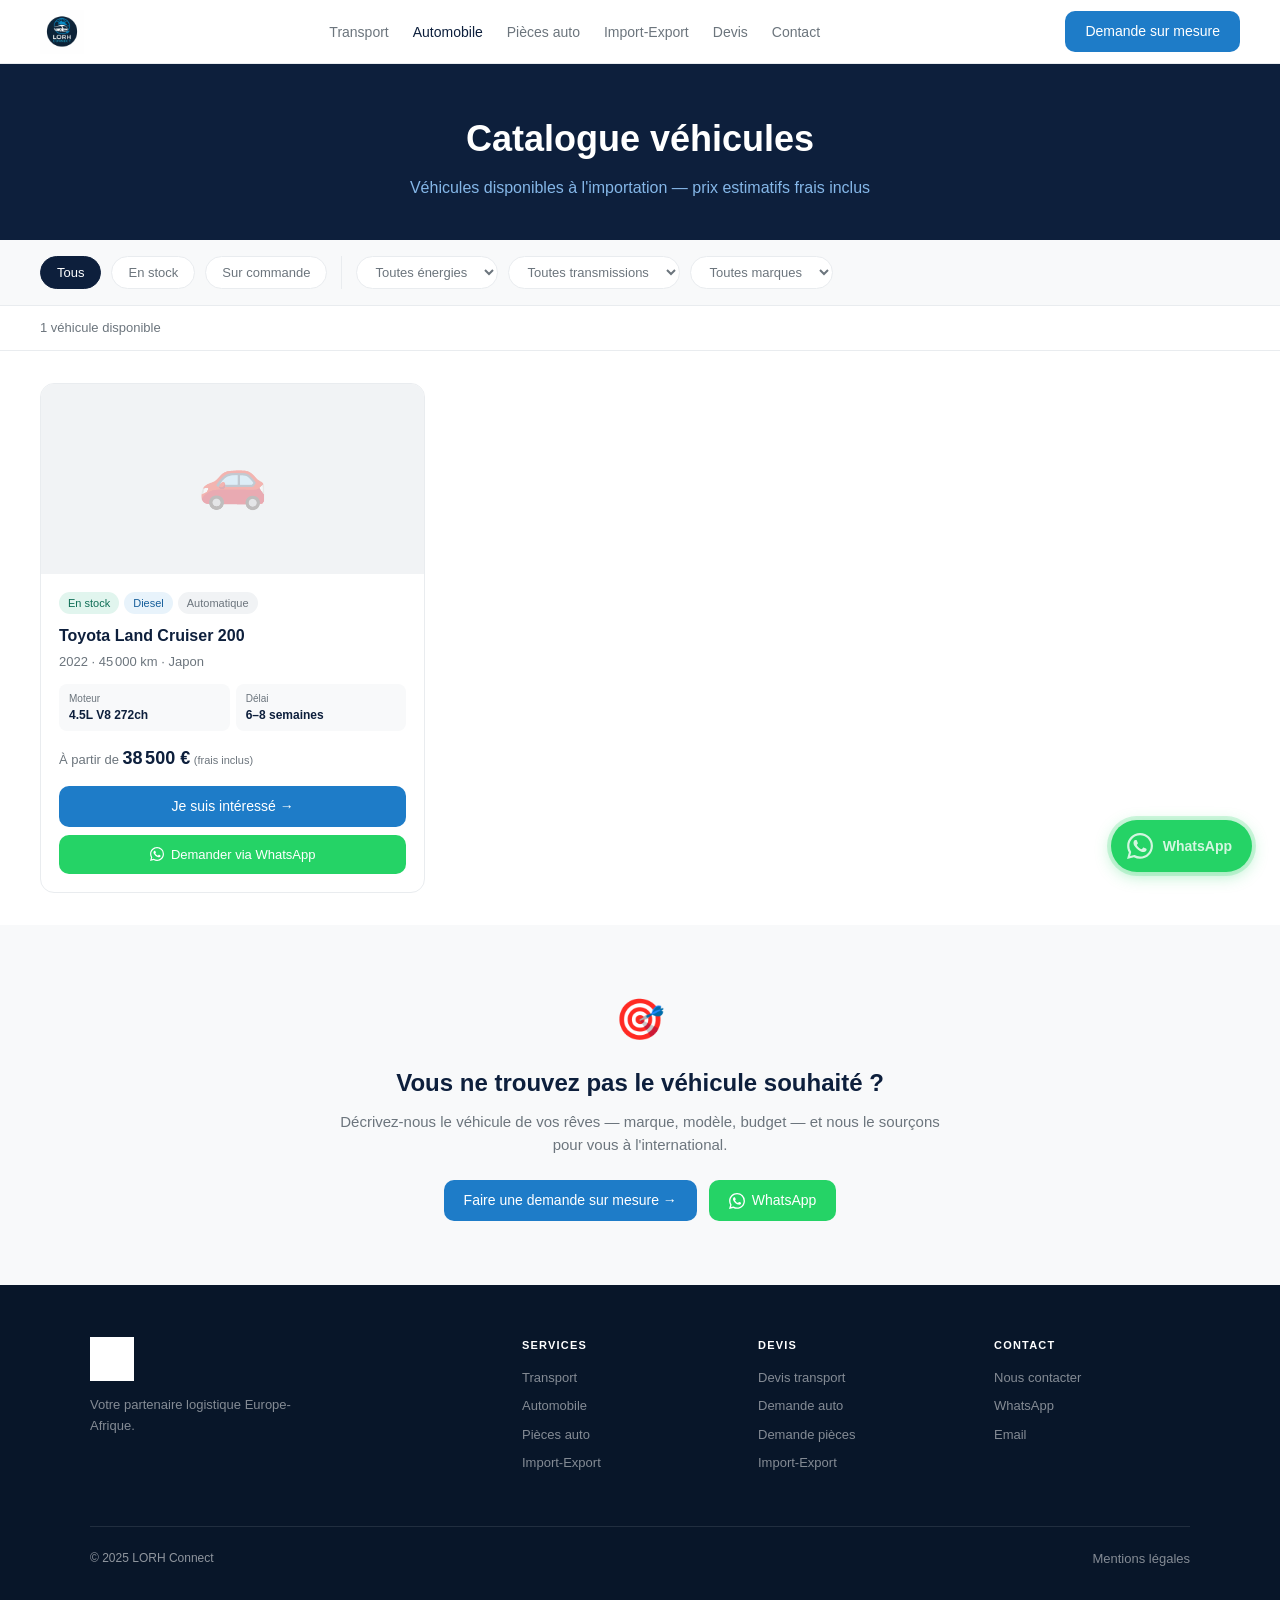
==== pages/automobile.html @ 486b69f2 "Add files via upload" ====
<!DOCTYPE html>
<html lang="fr">
<head>
  <meta charset="UTF-8">
  <meta name="viewport" content="width=device-width, initial-scale=1.0">
  <meta name="description" content="Catalogue véhicules LORH Connect — Importation automobile Europe et Afrique">
  <title>Catalogue Automobile — LORH Connect</title>
  <link rel="stylesheet" href="../css/lorh-global.css">
</head>
<body>

  <header class="lorh-nav">
    <a href="/" class="lorh-nav__logo"><img src="../images/logo.jpeg" alt="LORH Connect" class="lorh-nav__logo-img"></a>
    <nav><ul class="lorh-nav__links">
      <li><a href="transport.html">Transport</a></li>
      <li><a href="automobile.html" style="color:var(--lorh-navy);font-weight:500">Automobile</a></li>
      <li><a href="pieces.html">Pièces auto</a></li>
      <li><a href="import-export.html">Import-Export</a></li>
      <li><a href="devis.html">Devis</a></li>
      <li><a href="contact.html">Contact</a></li>
    </ul></nav>
    <div class="lorh-nav__cta">
      <a href="devis.html?service=automobile" class="lorh-btn lorh-btn--blue">Demande sur mesure</a>
    </div>
    <button class="lorh-burger" aria-label="Menu" onclick="toggleMenu()"><span></span><span></span><span></span></button>
  </header>
  <div class="lorh-mobile-menu" id="mobile-menu">
    <a href="transport.html">🚛 Transport</a>
    <a href="automobile.html">🚗 Automobile</a>
    <a href="pieces.html">🔧 Pièces auto</a>
    <a href="import-export.html">🌍 Import-Export</a>
    <a href="devis.html">📋 Devis</a>
    <a href="contact.html">✉️ Contact</a>
  </div>

  <main>

    <!-- En-tête page -->
    <div style="background:var(--lorh-navy);padding:48px 40px 40px;text-align:center">
      <h1 style="font-size:36px;font-weight:700;color:#fff;margin-bottom:10px">Catalogue véhicules</h1>
      <p style="font-size:16px;color:var(--lorh-blue-mid);max-width:500px;margin:0 auto">
        Véhicules disponibles à l'importation — prix estimatifs frais inclus
      </p>
    </div>

    <!-- Filtres -->
    <div class="lorh-filters" id="filtres-zone">
      <button class="lorh-filter-pill active" onclick="filtrerVehicules('tous', this)">Tous</button>
      <button class="lorh-filter-pill" onclick="filtrerVehicules('stock', this)">En stock</button>
      <button class="lorh-filter-pill" onclick="filtrerVehicules('commande', this)">Sur commande</button>
      <div style="width:1px;background:var(--lorh-gray-200);margin:0 4px"></div>
      <select id="filtre-energie" onchange="appliquerFiltres()" style="padding:7px 14px;font-size:13px;border:1px solid var(--lorh-gray-200);border-radius:20px;background:#fff;color:var(--lorh-gray-600)">
        <option value="">Toutes énergies</option>
        <option>Diesel</option>
        <option>Essence</option>
        <option>Hybride</option>
        <option>Électrique</option>
      </select>
      <select id="filtre-transmission" onchange="appliquerFiltres()" style="padding:7px 14px;font-size:13px;border:1px solid var(--lorh-gray-200);border-radius:20px;background:#fff;color:var(--lorh-gray-600)">
        <option value="">Toutes transmissions</option>
        <option>Automatique</option>
        <option>Manuelle</option>
      </select>
      <select id="filtre-marque" onchange="appliquerFiltres()" style="padding:7px 14px;font-size:13px;border:1px solid var(--lorh-gray-200);border-radius:20px;background:#fff;color:var(--lorh-gray-600)">
        <option value="">Toutes marques</option>
      </select>
    </div>

    <!-- Compteur résultats -->
    <div style="padding:12px 40px;font-size:13px;color:var(--lorh-gray-600);border-bottom:1px solid var(--lorh-gray-200)">
      <span id="compteur-vehicules">Chargement...</span>
    </div>

    <!-- Grille véhicules -->
    <div class="lorh-vehicles-grid" id="grille-vehicules">
      <!-- Chargement -->
      <div id="loading-vehicules" style="grid-column:1/-1;text-align:center;padding:60px;color:var(--lorh-gray-600)">
        <div style="font-size:32px;margin-bottom:12px">⏳</div>
        Chargement du catalogue...
      </div>
    </div>

    <!-- Pas de résultat -->
    <div id="empty-vehicules" style="display:none;text-align:center;padding:60px 20px">
      <div style="font-size:48px;margin-bottom:16px">🔍</div>
      <p style="font-size:16px;color:var(--lorh-gray-600);margin-bottom:20px">Aucun véhicule ne correspond à ces critères.</p>
      <button class="lorh-btn lorh-btn--outline" onclick="resetFiltres()">Réinitialiser les filtres</button>
    </div>

    <!-- CTA demande sur mesure -->
    <div class="lorh-section lorh-section--gray">
      <div style="max-width:600px;margin:0 auto;text-align:center">
        <div style="font-size:40px;margin-bottom:16px">🎯</div>
        <h2 style="font-size:24px;font-weight:700;color:var(--lorh-navy);margin-bottom:10px">Vous ne trouvez pas le véhicule souhaité ?</h2>
        <p style="font-size:15px;color:var(--lorh-gray-600);margin-bottom:24px">
          Décrivez-nous le véhicule de vos rêves — marque, modèle, budget — et nous le sourçons pour vous à l'international.
        </p>
        <div style="display:flex;gap:12px;justify-content:center;flex-wrap:wrap">
          <a href="devis.html?service=automobile" class="lorh-btn lorh-btn--blue">Faire une demande sur mesure →</a>
          <a href="https://wa.me/2250708908162?text=Bonjour+LORH+Connect%2C+je+cherche+un+v%C3%A9hicule+%C3%A0+importer." target="_blank" class="lorh-btn lorh-btn--wa">
            <svg width="16" height="16" viewBox="0 0 24 24" fill="currentColor"><path d="M17.472 14.382c-.297-.149-1.758-.867-2.03-.967-.273-.099-.471-.148-.67.15-.197.297-.767.966-.94 1.164-.173.199-.347.223-.644.075-.297-.15-1.255-.463-2.39-1.475-.883-.788-1.48-1.761-1.653-2.059-.173-.297-.018-.458.13-.606.134-.133.298-.347.446-.52.149-.174.198-.298.298-.497.099-.198.05-.371-.025-.52-.075-.149-.669-1.612-.916-2.207-.242-.579-.487-.5-.669-.51-.173-.008-.371-.01-.57-.01-.198 0-.52.074-.792.372-.272.297-1.04 1.016-1.04 2.479 0 1.462 1.065 2.875 1.213 3.074.149.198 2.096 3.2 5.077 4.487.709.306 1.262.489 1.694.625.712.227 1.36.195 1.871.118.571-.085 1.758-.719 2.006-1.413.248-.694.248-1.289.173-1.413-.074-.124-.272-.198-.57-.347m-5.421 7.403h-.004a9.87 9.87 0 01-5.031-1.378l-.361-.214-3.741.982.998-3.648-.235-.374a9.86 9.86 0 01-1.51-5.26c.001-5.45 4.436-9.884 9.888-9.884 2.64 0 5.122 1.03 6.988 2.898a9.825 9.825 0 012.893 6.994c-.003 5.45-4.437 9.884-9.885 9.884m8.413-18.297A11.815 11.815 0 0012.05 0C5.495 0 .16 5.335.157 11.892c0 2.096.547 4.142 1.588 5.945L.057 24l6.305-1.654a11.882 11.882 0 005.683 1.448h.005c6.554 0 11.89-5.335 11.893-11.893a11.821 11.821 0 00-3.48-8.413z"/></svg>
            WhatsApp
          </a>
        </div>
      </div>
    </div>

  </main>

  <!-- Footer identique index.html -->
  <footer class="lorh-footer">
    <div class="lorh-footer__grid">
      <div>
        <img src="../images/logo.jpeg" alt="LORH Connect" style="height:44px;margin-bottom:14px;filter:brightness(0) invert(1)">
        <p style="font-size:13px;color:rgba(255,255,255,0.5);line-height:1.6;max-width:220px">Votre partenaire logistique Europe-Afrique.</p>
      </div>
      <div>
        <div class="lorh-footer__col-title">Services</div>
        <a href="transport.html" class="lorh-footer__link">Transport</a>
        <a href="automobile.html" class="lorh-footer__link">Automobile</a>
        <a href="pieces.html" class="lorh-footer__link">Pièces auto</a>
        <a href="import-export.html" class="lorh-footer__link">Import-Export</a>
      </div>
      <div>
        <div class="lorh-footer__col-title">Devis</div>
        <a href="devis.html?service=transport" class="lorh-footer__link">Devis transport</a>
        <a href="devis.html?service=automobile" class="lorh-footer__link">Demande auto</a>
        <a href="devis.html?service=pieces" class="lorh-footer__link">Demande pièces</a>
        <a href="devis.html?service=import" class="lorh-footer__link">Import-Export</a>
      </div>
      <div>
        <div class="lorh-footer__col-title">Contact</div>
        <a href="contact.html" class="lorh-footer__link">Nous contacter</a>
        <a href="https://wa.me/2250708908162" target="_blank" class="lorh-footer__link">WhatsApp</a>
        <a href="mailto:serviceclient@lorhconnect.com" class="lorh-footer__link">Email</a>
      </div>
    </div>
    <div class="lorh-footer__bottom">
      <span>© 2025 LORH Connect</span>
      <a href="mentions-legales.html" class="lorh-footer__link" style="display:inline">Mentions légales</a>
    </div>
  </footer>

  <a href="https://wa.me/2250708908162?text=Bonjour+LORH+Connect%2C+je+suis+int%C3%A9ress%C3%A9+par+votre+catalogue+automobile." target="_blank" class="lorh-wa-float" aria-label="WhatsApp">
    <svg width="26" height="26" viewBox="0 0 24 24" fill="currentColor"><path d="M17.472 14.382c-.297-.149-1.758-.867-2.03-.967-.273-.099-.471-.148-.67.15-.197.297-.767.966-.94 1.164-.173.199-.347.223-.644.075-.297-.15-1.255-.463-2.39-1.475-.883-.788-1.48-1.761-1.653-2.059-.173-.297-.018-.458.13-.606.134-.133.298-.347.446-.52.149-.174.198-.298.298-.497.099-.198.05-.371-.025-.52-.075-.149-.669-1.612-.916-2.207-.242-.579-.487-.5-.669-.51-.173-.008-.371-.01-.57-.01-.198 0-.52.074-.792.372-.272.297-1.04 1.016-1.04 2.479 0 1.462 1.065 2.875 1.213 3.074.149.198 2.096 3.2 5.077 4.487.709.306 1.262.489 1.694.625.712.227 1.36.195 1.871.118.571-.085 1.758-.719 2.006-1.413.248-.694.248-1.289.173-1.413-.074-.124-.272-.198-.57-.347m-5.421 7.403h-.004a9.87 9.87 0 01-5.031-1.378l-.361-.214-3.741.982.998-3.648-.235-.374a9.86 9.86 0 01-1.51-5.26c.001-5.45 4.436-9.884 9.888-9.884 2.64 0 5.122 1.03 6.988 2.898a9.825 9.825 0 012.893 6.994c-.003 5.45-4.437 9.884-9.885 9.884m8.413-18.297A11.815 11.815 0 0012.05 0C5.495 0 .16 5.335.157 11.892c0 2.096.547 4.142 1.588 5.945L.057 24l6.305-1.654a11.882 11.882 0 005.683 1.448h.005c6.554 0 11.89-5.335 11.893-11.893a11.821 11.821 0 00-3.48-8.413z"/></svg>
    <span class="lorh-wa-float__label">WhatsApp</span>
  </a>

  <script src="../js/lorh-global.js"></script>
  <script>

    // ============================================================
    // Lecture des fichiers JSON du catalogue (générés par Netlify CMS)
    // Chaque véhicule = un fichier JSON dans /data/vehicules/
    // ============================================================

    var tousVehicules = [];
    var filtreActif   = 'tous';

    // Liste des fichiers JSON — mise à jour automatique via Netlify CMS
    // Netlify CMS crée automatiquement ces fichiers quand tu ajoutes un véhicule
    var fichiersVehicules = [
      '../data/vehicules/toyota-land-cruiser-200.json'
      // Netlify CMS ajoutera automatiquement les nouveaux fichiers ici
      // via un script de génération (voir lorh-catalogue.js)
    ];

    // Charger tous les véhicules
    async function chargerVehicules() {
      try {
        // Charger l'index des véhicules (généré automatiquement)
        var response = await fetch('../data/vehicules/index.json');
        if (response.ok) {
          var index = await response.json();
          fichiersVehicules = index.map(function(f) { return '../data/vehicules/' + f; });
        }
      } catch(e) {
        // Pas d'index — on utilise la liste manuelle ci-dessus
      }

      var promesses = fichiersVehicules.map(function(fichier) {
        return fetch(fichier).then(function(r) { return r.json(); }).catch(function() { return null; });
      });

      var resultats = await Promise.all(promesses);
      tousVehicules = resultats.filter(function(v) { return v && v.publie !== false; });

      // Peupler le filtre marques
      var marques = [...new Set(tousVehicules.map(function(v) { return v.marque_autre || v.marque; }))].sort();
      var selectMarque = document.getElementById('filtre-marque');
      marques.forEach(function(m) {
        var opt = document.createElement('option');
        opt.value = m; opt.textContent = m;
        selectMarque.appendChild(opt);
      });

      afficherVehicules(tousVehicules);
    }

    function afficherVehicules(vehicules) {
      var grille   = document.getElementById('grille-vehicules');
      var loading  = document.getElementById('loading-vehicules');
      var empty    = document.getElementById('empty-vehicules');
      var compteur = document.getElementById('compteur-vehicules');

      if (loading) loading.style.display = 'none';

      if (vehicules.length === 0) {
        grille.innerHTML = '';
        empty.style.display = 'block';
        compteur.textContent = 'Aucun véhicule trouvé';
        return;
      }

      empty.style.display = 'none';
      compteur.textContent = vehicules.length + ' véhicule' + (vehicules.length > 1 ? 's' : '') + ' disponible' + (vehicules.length > 1 ? 's' : '');

      grille.innerHTML = vehicules.map(function(v) {
        var marque  = v.marque_autre || v.marque;
        var statut  = v.statut === 'stock' ? '<span class="lorh-badge lorh-badge--stock">En stock</span>' :
                      v.statut === 'vendu' ? '<span class="lorh-badge" style="background:#f5e0e0;color:#7a1f1f">Vendu</span>' :
                      '<span class="lorh-badge lorh-badge--order">Sur commande</span>';
        var energie = '<span class="lorh-badge lorh-badge--energy">' + v.energie + '</span>';
        var trans   = '<span class="lorh-badge lorh-badge--trans">' + v.transmission + '</span>';
        var photo   = v.photo
          ? '<img src="' + v.photo + '" alt="' + v.titre + '" loading="lazy">'
          : '<span style="font-size:56px;opacity:0.3">🚗</span>';
        var prix    = v.prix ? v.prix.toLocaleString('fr-FR') + ' €' : 'Prix sur devis';
        var waMsg   = encodeURIComponent('Bonjour LORH Connect, je suis intéressé par : ' + v.titre + ' (' + v.annee + '). Pouvez-vous me donner plus d\'informations ?');

        return '<div class="lorh-vehicle-card" data-statut="' + v.statut + '" data-energie="' + v.energie + '" data-transmission="' + v.transmission + '" data-marque="' + marque + '">' +
          '<div class="lorh-vehicle-card__img">' + photo + '</div>' +
          '<div class="lorh-vehicle-card__body">' +
            '<div style="display:flex;gap:5px;flex-wrap:wrap;margin-bottom:10px">' + statut + energie + trans + '</div>' +
            '<h3 style="font-size:16px;font-weight:600;color:var(--lorh-navy);margin-bottom:4px">' + v.titre + '</h3>' +
            '<p style="font-size:13px;color:var(--lorh-gray-600);margin-bottom:12px">' + v.annee + ' · ' + (v.kilometrage ? v.kilometrage.toLocaleString('fr-FR') + ' km' : '—') + ' · ' + (v.pays_origine || '') + '</p>' +
            '<div style="display:grid;grid-template-columns:1fr 1fr;gap:6px;margin-bottom:14px">' +
              '<div style="background:var(--lorh-gray-50);padding:7px 10px;border-radius:8px"><div style="font-size:10px;color:var(--lorh-gray-600)">Moteur</div><div style="font-size:12px;font-weight:600;color:var(--lorh-navy)">' + (v.motorisation || '—') + '</div></div>' +
              '<div style="background:var(--lorh-gray-50);padding:7px 10px;border-radius:8px"><div style="font-size:10px;color:var(--lorh-gray-600)">Délai</div><div style="font-size:12px;font-weight:600;color:var(--lorh-navy)">' + (v.delai || '—') + '</div></div>' +
            '</div>' +
            '<div style="font-size:13px;color:var(--lorh-gray-600);margin-bottom:14px">À partir de <strong style="font-size:18px;color:var(--lorh-navy)">' + prix + '</strong> <span style="font-size:11px">(frais inclus)</span></div>' +
            (v.statut !== 'vendu' ?
              '<a href="devis.html?service=automobile&vehicule=' + encodeURIComponent(v.titre) + '" class="lorh-btn lorh-btn--blue" style="width:100%;justify-content:center;margin-bottom:8px">Je suis intéressé →</a>' +
              '<a href="https://wa.me/2250708908162?text=' + waMsg + '" target="_blank" class="lorh-btn lorh-btn--wa" style="width:100%;justify-content:center;font-size:13px">' +
                '<svg width="14" height="14" viewBox="0 0 24 24" fill="currentColor"><path d="M17.472 14.382c-.297-.149-1.758-.867-2.03-.967-.273-.099-.471-.148-.67.15-.197.297-.767.966-.94 1.164-.173.199-.347.223-.644.075-.297-.15-1.255-.463-2.39-1.475-.883-.788-1.48-1.761-1.653-2.059-.173-.297-.018-.458.13-.606.134-.133.298-.347.446-.52.149-.174.198-.298.298-.497.099-.198.05-.371-.025-.52-.075-.149-.669-1.612-.916-2.207-.242-.579-.487-.5-.669-.51-.173-.008-.371-.01-.57-.01-.198 0-.52.074-.792.372-.272.297-1.04 1.016-1.04 2.479 0 1.462 1.065 2.875 1.213 3.074.149.198 2.096 3.2 5.077 4.487.709.306 1.262.489 1.694.625.712.227 1.36.195 1.871.118.571-.085 1.758-.719 2.006-1.413.248-.694.248-1.289.173-1.413-.074-.124-.272-.198-.57-.347m-5.421 7.403h-.004a9.87 9.87 0 01-5.031-1.378l-.361-.214-3.741.982.998-3.648-.235-.374a9.86 9.86 0 01-1.51-5.26c.001-5.45 4.436-9.884 9.888-9.884 2.64 0 5.122 1.03 6.988 2.898a9.825 9.825 0 012.893 6.994c-.003 5.45-4.437 9.884-9.885 9.884m8.413-18.297A11.815 11.815 0 0012.05 0C5.495 0 .16 5.335.157 11.892c0 2.096.547 4.142 1.588 5.945L.057 24l6.305-1.654a11.882 11.882 0 005.683 1.448h.005c6.554 0 11.89-5.335 11.893-11.893a11.821 11.821 0 00-3.48-8.413z"/></svg>' +
                'Demander via WhatsApp</a>'
              : '<div style="text-align:center;padding:10px;font-size:13px;color:var(--lorh-gray-600);background:var(--lorh-gray-100);border-radius:8px">Véhicule vendu — <a href="devis.html?service=automobile" style="color:var(--lorh-blue)">Demande similaire ?</a></div>'
            ) +
          '</div>' +
        '</div>';
      }).join('');
    }

    function filtrerVehicules(statut, btn) {
      filtreActif = statut;
      document.querySelectorAll('.lorh-filter-pill').forEach(function(p) { p.classList.remove('active'); });
      if (btn) btn.classList.add('active');
      appliquerFiltres();
    }

    function appliquerFiltres() {
      var energie     = document.getElementById('filtre-energie').value;
      var transmission = document.getElementById('filtre-transmission').value;
      var marque      = document.getElementById('filtre-marque').value;

      var filtres = tousVehicules.filter(function(v) {
        if (filtreActif !== 'tous' && v.statut !== filtreActif) return false;
        if (energie && v.energie !== energie) return false;
        if (transmission && v.transmission !== transmission) return false;
        if (marque && (v.marque_autre || v.marque) !== marque) return false;
        return true;
      });

      afficherVehicules(filtres);
    }

    function resetFiltres() {
      filtreActif = 'tous';
      document.getElementById('filtre-energie').value = '';
      document.getElementById('filtre-transmission').value = '';
      document.getElementById('filtre-marque').value = '';
      document.querySelectorAll('.lorh-filter-pill').forEach(function(p) { p.classList.remove('active'); });
      document.querySelector('.lorh-filter-pill').classList.add('active');
      afficherVehicules(tousVehicules);
    }

    // Lancer le chargement
    chargerVehicules();

  </script>
</body>
</html>
---- css/lorh-global.css ----
/* ============================================================
   LORH Connect — CSS Global
   Couleurs logo : navy #0D1F3C + blue #1E7CC8
   ============================================================ */

:root {
  --lorh-navy:       #0D1F3C;
  --lorh-navy-dark:  #081629;
  --lorh-navy-light: #1A3358;
  --lorh-blue:       #1E7CC8;
  --lorh-blue-light: #E8F3FB;
  --lorh-blue-mid:   #85B7E8;
  --lorh-blue-dark:  #155E9A;
  --lorh-white:      #FFFFFF;
  --lorh-gray-50:    #F8F9FA;
  --lorh-gray-100:   #F1F3F5;
  --lorh-gray-200:   #E9ECEF;
  --lorh-gray-400:   #ADB5BD;
  --lorh-gray-600:   #6C757D;
  --lorh-gray-800:   #343A40;
  --lorh-success:    #1D9E75;
  --lorh-warning:    #BA7517;
  --lorh-danger:     #E24B4A;
  --lorh-wa:         #25D366;

  --lorh-radius-sm:  6px;
  --lorh-radius-md:  10px;
  --lorh-radius-lg:  14px;
  --lorh-radius-xl:  20px;

  --lorh-shadow-sm:  0 1px 3px rgba(13,31,60,0.08);
  --lorh-shadow-md:  0 4px 16px rgba(13,31,60,0.12);
  --lorh-font:       -apple-system, 'Helvetica Neue', Arial, sans-serif;
}

*, *::before, *::after { box-sizing: border-box; margin: 0; padding: 0; }

html { scroll-behavior: smooth; }

body {
  font-family: var(--lorh-font);
  color: var(--lorh-gray-800);
  background: var(--lorh-white);
  line-height: 1.5;
}

img { max-width: 100%; display: block; }
a  { color: inherit; }

/* ---- Navigation ---- */
.lorh-nav {
  display: flex;
  align-items: center;
  justify-content: space-between;
  padding: 0 40px;
  height: 64px;
  background: var(--lorh-white);
  border-bottom: 1px solid var(--lorh-gray-200);
  position: sticky;
  top: 0;
  z-index: 100;
  gap: 20px;
}

.lorh-nav__logo-img { height: 44px; width: auto; }

.lorh-nav__links {
  display: flex;
  align-items: center;
  gap: 24px;
  list-style: none;
}

.lorh-nav__links a {
  font-size: 14px;
  color: var(--lorh-gray-600);
  text-decoration: none;
  transition: color 0.15s;
  white-space: nowrap;
}

.lorh-nav__links a:hover { color: var(--lorh-navy); font-weight: 500; }

.lorh-nav__cta { display: flex; gap: 10px; flex-shrink: 0; }

.lorh-burger {
  display: none;
  flex-direction: column;
  gap: 5px;
  background: none;
  border: none;
  cursor: pointer;
  padding: 4px;
}

.lorh-burger span {
  display: block;
  width: 22px;
  height: 2px;
  background: var(--lorh-navy);
  border-radius: 2px;
  transition: all 0.2s;
}

.lorh-mobile-menu {
  display: none;
  flex-direction: column;
  background: var(--lorh-white);
  border-bottom: 1px solid var(--lorh-gray-200);
  padding: 8px 0;
  position: sticky;
  top: 64px;
  z-index: 99;
}

.lorh-mobile-menu.open { display: flex; }

.lorh-mobile-menu a {
  display: flex;
  align-items: center;
  gap: 10px;
  padding: 12px 24px;
  font-size: 14px;
  color: var(--lorh-gray-800);
  text-decoration: none;
  border-bottom: 1px solid var(--lorh-gray-100);
}

.lorh-mobile-menu a:hover { background: var(--lorh-gray-50); }

.lorh-mobile-menu__wa {
  color: var(--lorh-wa) !important;
  font-weight: 500;
}

/* ---- Boutons ---- */
.lorh-btn {
  display: inline-flex;
  align-items: center;
  gap: 7px;
  padding: 10px 20px;
  font-size: 14px;
  font-weight: 500;
  border-radius: var(--lorh-radius-md);
  border: none;
  cursor: pointer;
  text-decoration: none;
  transition: opacity 0.15s, transform 0.1s, background 0.15s;
  white-space: nowrap;
  font-family: var(--lorh-font);
}

.lorh-btn:active { transform: scale(0.97); }

.lorh-btn--primary { background: var(--lorh-navy); color: #fff; }
.lorh-btn--primary:hover { background: var(--lorh-navy-light); color: #fff; }

.lorh-btn--blue { background: var(--lorh-blue); color: #fff; }
.lorh-btn--blue:hover { background: var(--lorh-blue-dark); color: #fff; }

.lorh-btn--outline {
  background: transparent;
  color: var(--lorh-navy);
  border: 1.5px solid var(--lorh-navy);
}
.lorh-btn--outline:hover { background: var(--lorh-gray-50); }

.lorh-btn--ghost {
  background: transparent;
  color: #fff;
  border: 1.5px solid rgba(255,255,255,0.35);
}
.lorh-btn--ghost:hover { background: rgba(255,255,255,0.1); color: #fff; }

.lorh-btn--wa { background: var(--lorh-wa); color: #fff; }
.lorh-btn--wa:hover { background: #1ebe5c; color: #fff; }

/* ---- Hero ---- */
.lorh-hero {
  background: var(--lorh-navy);
  padding: 80px 40px 68px;
  text-align: center;
}

.lorh-hero__tag {
  display: inline-flex;
  align-items: center;
  gap: 6px;
  font-size: 12px;
  font-weight: 500;
  color: var(--lorh-blue-mid);
  background: rgba(30,124,200,0.18);
  border: 1px solid rgba(30,124,200,0.35);
  padding: 5px 14px;
  border-radius: 20px;
  margin-bottom: 22px;
}

.lorh-hero__title {
  font-size: 44px;
  font-weight: 700;
  color: #fff;
  line-height: 1.2;
  margin-bottom: 18px;
}

.lorh-hero__title span { color: var(--lorh-blue); }

.lorh-hero__subtitle {
  font-size: 17px;
  color: var(--lorh-blue-mid);
  max-width: 540px;
  margin: 0 auto 36px;
  line-height: 1.65;
}

.lorh-hero__cta { display: flex; gap: 12px; justify-content: center; flex-wrap: wrap; }

/* ---- Stats ---- */
.lorh-stats {
  display: grid;
  grid-template-columns: repeat(4, 1fr);
  background: var(--lorh-white);
  border-bottom: 1px solid var(--lorh-gray-200);
}

.lorh-stats__item {
  padding: 22px 16px;
  text-align: center;
  border-right: 1px solid var(--lorh-gray-200);
}

.lorh-stats__item:last-child { border-right: none; }
.lorh-stats__num { font-size: 30px; font-weight: 700; color: var(--lorh-navy); }
.lorh-stats__label { font-size: 12px; color: var(--lorh-gray-600); margin-top: 4px; }

/* ---- Sections ---- */
.lorh-section { padding: 64px 40px; }
.lorh-section--gray { background: var(--lorh-gray-50); }

.lorh-section__title {
  font-size: 30px;
  font-weight: 700;
  color: var(--lorh-navy);
  text-align: center;
  margin-bottom: 8px;
}

.lorh-section__sub {
  font-size: 16px;
  color: var(--lorh-gray-600);
  text-align: center;
  margin-bottom: 44px;
}

/* ---- Services ---- */
.lorh-services-grid {
  display: grid;
  grid-template-columns: repeat(4, 1fr);
  gap: 20px;
  max-width: 1100px;
  margin: 0 auto;
}

.lorh-service-card {
  background: var(--lorh-white);
  border: 1px solid var(--lorh-gray-200);
  border-radius: var(--lorh-radius-lg);
  padding: 24px;
  text-decoration: none;
  display: block;
  transition: border-color 0.2s, box-shadow 0.2s, transform 0.15s;
}

.lorh-service-card:hover {
  border-color: var(--lorh-blue);
  box-shadow: var(--lorh-shadow-md);
  transform: translateY(-2px);
}

.lorh-service-card__icon {
  width: 48px;
  height: 48px;
  border-radius: var(--lorh-radius-md);
  display: flex;
  align-items: center;
  justify-content: center;
  margin-bottom: 16px;
  background: var(--lorh-blue-light);
  color: var(--lorh-blue);
}

.lorh-service-card--featured .lorh-service-card__icon {
  background: var(--lorh-navy);
  color: #fff;
}

.lorh-service-card__title {
  font-size: 15px;
  font-weight: 600;
  color: var(--lorh-navy);
  margin-bottom: 8px;
}

.lorh-service-card__desc {
  font-size: 13px;
  color: var(--lorh-gray-600);
  line-height: 1.6;
  margin-bottom: 16px;
}

.lorh-service-card__link {
  font-size: 13px;
  font-weight: 500;
  color: var(--lorh-blue);
}

/* ---- Bannière devis ---- */
.lorh-devis-banner {
  background: var(--lorh-navy);
  border-radius: var(--lorh-radius-xl);
  padding: 36px 44px;
  display: flex;
  align-items: center;
  justify-content: space-between;
  gap: 24px;
  max-width: 1100px;
  margin: 0 auto;
}

.lorh-devis-banner__title { font-size: 24px; font-weight: 700; color: #fff; margin-bottom: 6px; }
.lorh-devis-banner__sub   { font-size: 14px; color: var(--lorh-blue-mid); }

/* ---- Filtres ---- */
.lorh-filters {
  display: flex;
  gap: 10px;
  flex-wrap: wrap;
  padding: 16px 40px;
  background: var(--lorh-gray-50);
  border-bottom: 1px solid var(--lorh-gray-200);
}

.lorh-filter-pill {
  padding: 7px 16px;
  font-size: 13px;
  border: 1px solid var(--lorh-gray-200);
  border-radius: 20px;
  background: var(--lorh-white);
  color: var(--lorh-gray-600);
  cursor: pointer;
  transition: all 0.15s;
  font-family: var(--lorh-font);
}

.lorh-filter-pill:hover,
.lorh-filter-pill.active {
  background: var(--lorh-navy);
  color: #fff;
  border-color: var(--lorh-navy);
}

/* ---- Cartes véhicules / pièces ---- */
.lorh-vehicles-grid {
  display: grid;
  grid-template-columns: repeat(3, 1fr);
  gap: 22px;
  padding: 32px 40px;
}

.lorh-vehicle-card {
  background: var(--lorh-white);
  border: 1px solid var(--lorh-gray-200);
  border-radius: var(--lorh-radius-lg);
  overflow: hidden;
  transition: box-shadow 0.2s, border-color 0.2s, transform 0.15s;
}

.lorh-vehicle-card:hover {
  border-color: var(--lorh-blue);
  box-shadow: var(--lorh-shadow-md);
  transform: translateY(-2px);
}

.lorh-vehicle-card__img {
  height: 190px;
  background: var(--lorh-gray-100);
  display: flex;
  align-items: center;
  justify-content: center;
  overflow: hidden;
  font-size: 64px;
}

.lorh-vehicle-card__img img { width: 100%; height: 100%; object-fit: cover; }
.lorh-vehicle-card__body { padding: 18px; }

/* ---- Badges ---- */
.lorh-badge {
  display: inline-block;
  font-size: 11px;
  font-weight: 500;
  padding: 3px 9px;
  border-radius: 20px;
}

.lorh-badge--stock   { background: #E1F5EE; color: #0F6E56; }
.lorh-badge--order   { background: #FAEEDA; color: #633806; }
.lorh-badge--energy  { background: var(--lorh-blue-light); color: var(--lorh-blue-dark); }
.lorh-badge--trans   { background: var(--lorh-gray-100); color: var(--lorh-gray-600); }

/* ---- Formulaires ---- */
.lorh-form-page {
  max-width: 680px;
  margin: 0 auto;
  padding: 48px 24px;
}

.lorh-form-page h1 {
  font-size: 28px;
  font-weight: 700;
  color: var(--lorh-navy);
  margin-bottom: 6px;
}

.lorh-tabs {
  display: flex;
  border: 1px solid var(--lorh-gray-200);
  border-radius: var(--lorh-radius-lg);
  overflow: hidden;
  margin-bottom: 36px;
}

.lorh-tab {
  flex: 1;
  padding: 13px 8px;
  font-size: 13px;
  font-weight: 500;
  border: none;
  border-right: 1px solid var(--lorh-gray-200);
  cursor: pointer;
  background: var(--lorh-white);
  color: var(--lorh-gray-600);
  transition: all 0.15s;
  font-family: var(--lorh-font);
}

.lorh-tab:last-child { border-right: none; }
.lorh-tab.active, .lorh-tab:hover { background: var(--lorh-navy); color: #fff; }

.lorh-progress {
  display: flex;
  align-items: center;
  margin-bottom: 32px;
}

.lorh-progress__step {
  display: flex;
  flex-direction: column;
  align-items: center;
  gap: 5px;
  flex: 1;
}

.lorh-progress__circle {
  width: 32px;
  height: 32px;
  border-radius: 50%;
  display: flex;
  align-items: center;
  justify-content: center;
  font-size: 13px;
  font-weight: 600;
  transition: all 0.2s;
}

.lorh-progress__circle--done   { background: var(--lorh-navy); color: #fff; }
.lorh-progress__circle--active { background: var(--lorh-blue); color: #fff; outline: 4px solid var(--lorh-blue-light); }
.lorh-progress__circle--todo   { background: var(--lorh-gray-100); color: var(--lorh-gray-400); border: 1px solid var(--lorh-gray-200); }

.lorh-progress__label { font-size: 11px; color: var(--lorh-gray-600); text-align: center; }
.lorh-progress__label--active { color: var(--lorh-blue); font-weight: 500; }

.lorh-progress__line { flex: 1; height: 1px; background: var(--lorh-gray-200); margin-top: -18px; }
.lorh-progress__line--done { background: var(--lorh-navy); }

.lorh-step { display: none; }
.lorh-step.active { display: block; }

.lorh-step__title { font-size: 20px; font-weight: 600; color: var(--lorh-navy); margin-bottom: 4px; }
.lorh-step__sub   { font-size: 13px; color: var(--lorh-gray-600); margin-bottom: 24px; }

.lorh-field { margin-bottom: 18px; }

.lorh-field label {
  display: block;
  font-size: 13px;
  font-weight: 500;
  color: var(--lorh-navy);
  margin-bottom: 6px;
}

.lorh-field label .req { color: var(--lorh-blue); }

.lorh-field input,
.lorh-field select,
.lorh-field textarea {
  width: 100%;
  padding: 10px 14px;
  font-size: 14px;
  border: 1px solid var(--lorh-gray-200);
  border-radius: var(--lorh-radius-md);
  color: var(--lorh-gray-800);
  background: var(--lorh-white);
  outline: none;
  font-family: var(--lorh-font);
  transition: border-color 0.15s;
}

.lorh-field input:focus,
.lorh-field select:focus,
.lorh-field textarea:focus {
  border-color: var(--lorh-blue);
  box-shadow: 0 0 0 3px rgba(30,124,200,0.1);
}

.lorh-field textarea { resize: vertical; min-height: 90px; }

.lorh-field-row { display: grid; grid-template-columns: 1fr 1fr; gap: 14px; }

.lorh-truck-grid { display: grid; grid-template-columns: repeat(3, 1fr); gap: 10px; margin-top: 6px; }

.lorh-truck-option {
  border: 1.5px solid var(--lorh-gray-200);
  border-radius: var(--lorh-radius-md);
  padding: 14px 10px;
  text-align: center;
  cursor: pointer;
  transition: all 0.15s;
  background: var(--lorh-white);
}

.lorh-truck-option:hover { border-color: var(--lorh-blue); }

.lorh-truck-option.selected {
  border-color: var(--lorh-blue);
  background: var(--lorh-blue-light);
}

.lorh-truck-option__icon { font-size: 28px; margin-bottom: 6px; }
.lorh-truck-option__name { font-size: 12px; font-weight: 600; color: var(--lorh-navy); }
.lorh-truck-option__cap  { font-size: 11px; color: var(--lorh-gray-600); }

.lorh-form-nav {
  display: flex;
  justify-content: space-between;
  align-items: center;
  margin-top: 28px;
  padding-top: 20px;
  border-top: 1px solid var(--lorh-gray-200);
}

.lorh-info-box {
  background: var(--lorh-blue-light);
  border-radius: var(--lorh-radius-md);
  padding: 14px 16px;
  font-size: 13px;
  color: var(--lorh-blue-dark);
  margin-bottom: 16px;
}

/* WhatsApp séparateur devis */
.lorh-wa-sep {
  display: flex;
  align-items: center;
  gap: 12px;
  margin: 16px 0 12px;
  color: var(--lorh-gray-400);
  font-size: 12px;
}
.lorh-wa-sep::before, .lorh-wa-sep::after {
  content: '';
  flex: 1;
  height: 1px;
  background: var(--lorh-gray-200);
}

/* ---- WhatsApp flottant ---- */
.lorh-wa-float {
  position: fixed;
  bottom: 28px;
  right: 28px;
  z-index: 999;
  display: flex;
  align-items: center;
  gap: 10px;
  background: var(--lorh-wa);
  color: #fff;
  padding: 13px 20px 13px 16px;
  border-radius: 50px;
  text-decoration: none;
  font-size: 14px;
  font-weight: 600;
  box-shadow: 0 4px 16px rgba(37,211,102,0.35);
  transition: transform 0.2s, box-shadow 0.2s;
}

.lorh-wa-float:hover {
  transform: translateY(-2px);
  box-shadow: 0 6px 22px rgba(37,211,102,0.45);
  color: #fff;
}

.lorh-wa-float::before {
  content: '';
  position: absolute;
  inset: -4px;
  border-radius: 50px;
  background: rgba(37,211,102,0.2);
  animation: wa-pulse 2.5s ease-out infinite;
}

@keyframes wa-pulse {
  0%   { opacity: 1; transform: scale(1); }
  70%  { opacity: 0; transform: scale(1.22); }
  100% { opacity: 0; }
}

@media (prefers-reduced-motion: reduce) { .lorh-wa-float::before { animation: none; } }

/* ---- Footer ---- */
.lorh-footer {
  background: var(--lorh-navy-dark);
  color: rgba(255,255,255,0.55);
  padding: 52px 40px 28px;
}

.lorh-footer__grid {
  display: grid;
  grid-template-columns: 2fr 1fr 1fr 1fr;
  gap: 40px;
  margin-bottom: 44px;
  max-width: 1100px;
  margin-left: auto;
  margin-right: auto;
}

.lorh-footer__col-title {
  font-size: 11px;
  font-weight: 600;
  color: #fff;
  letter-spacing: 1.2px;
  text-transform: uppercase;
  margin-bottom: 14px;
}

.lorh-footer__link {
  display: block;
  font-size: 13px;
  color: rgba(255,255,255,0.5);
  text-decoration: none;
  margin-bottom: 9px;
  transition: color 0.15s;
}

.lorh-footer__link:hover { color: #fff; }

.lorh-footer__bottom {
  border-top: 1px solid rgba(255,255,255,0.1);
  padding-top: 22px;
  display: flex;
  justify-content: space-between;
  font-size: 12px;
  max-width: 1100px;
  margin: 0 auto;
}

/* ---- Netlify Forms success ---- */
.lorh-success {
  background: #E1F5EE;
  border: 1px solid #1D9E75;
  border-radius: var(--lorh-radius-md);
  padding: 20px 24px;
  color: #0F6E56;
  font-size: 15px;
  text-align: center;
  display: none;
}

/* ============================================================
   RESPONSIVE
   ============================================================ */
@media (max-width: 1024px) {
  .lorh-services-grid { grid-template-columns: repeat(2, 1fr); }
  .lorh-vehicles-grid { grid-template-columns: repeat(2, 1fr); }
}

@media (max-width: 768px) {
  .lorh-nav        { padding: 0 16px; }
  .lorh-nav__links { display: none; }
  .lorh-nav__cta   { display: none; }
  .lorh-burger     { display: flex; }

  .lorh-hero        { padding: 52px 20px 44px; }
  .lorh-hero__title { font-size: 30px; }

  .lorh-stats { grid-template-columns: repeat(2, 1fr); }
  .lorh-stats__item:nth-child(2) { border-right: none; }

  .lorh-section { padding: 44px 20px; }
  .lorh-services-grid  { grid-template-columns: 1fr; gap: 14px; }
  .lorh-vehicles-grid  { grid-template-columns: 1fr; padding: 20px 16px; }
  .lorh-filters        { padding: 12px 16px; }

  .lorh-devis-banner {
    flex-direction: column;
    text-align: center;
    padding: 28px 24px;
  }

  .lorh-footer__grid   { grid-template-columns: 1fr 1fr; gap: 28px; }
  .lorh-footer__bottom { flex-direction: column; gap: 8px; }

  .lorh-wa-float { padding: 14px; border-radius: 50%; bottom: 20px; right: 16px; }
  .lorh-wa-float__label { display: none; }
  .lorh-wa-float::before { border-radius: 50%; }

  .lorh-field-row  { grid-template-columns: 1fr; }
  .lorh-truck-grid { grid-template-columns: repeat(2, 1fr); }
  .lorh-tabs       { flex-wrap: wrap; }
  .lorh-tab        { flex: 1 0 45%; border-bottom: 1px solid var(--lorh-gray-200); }
}
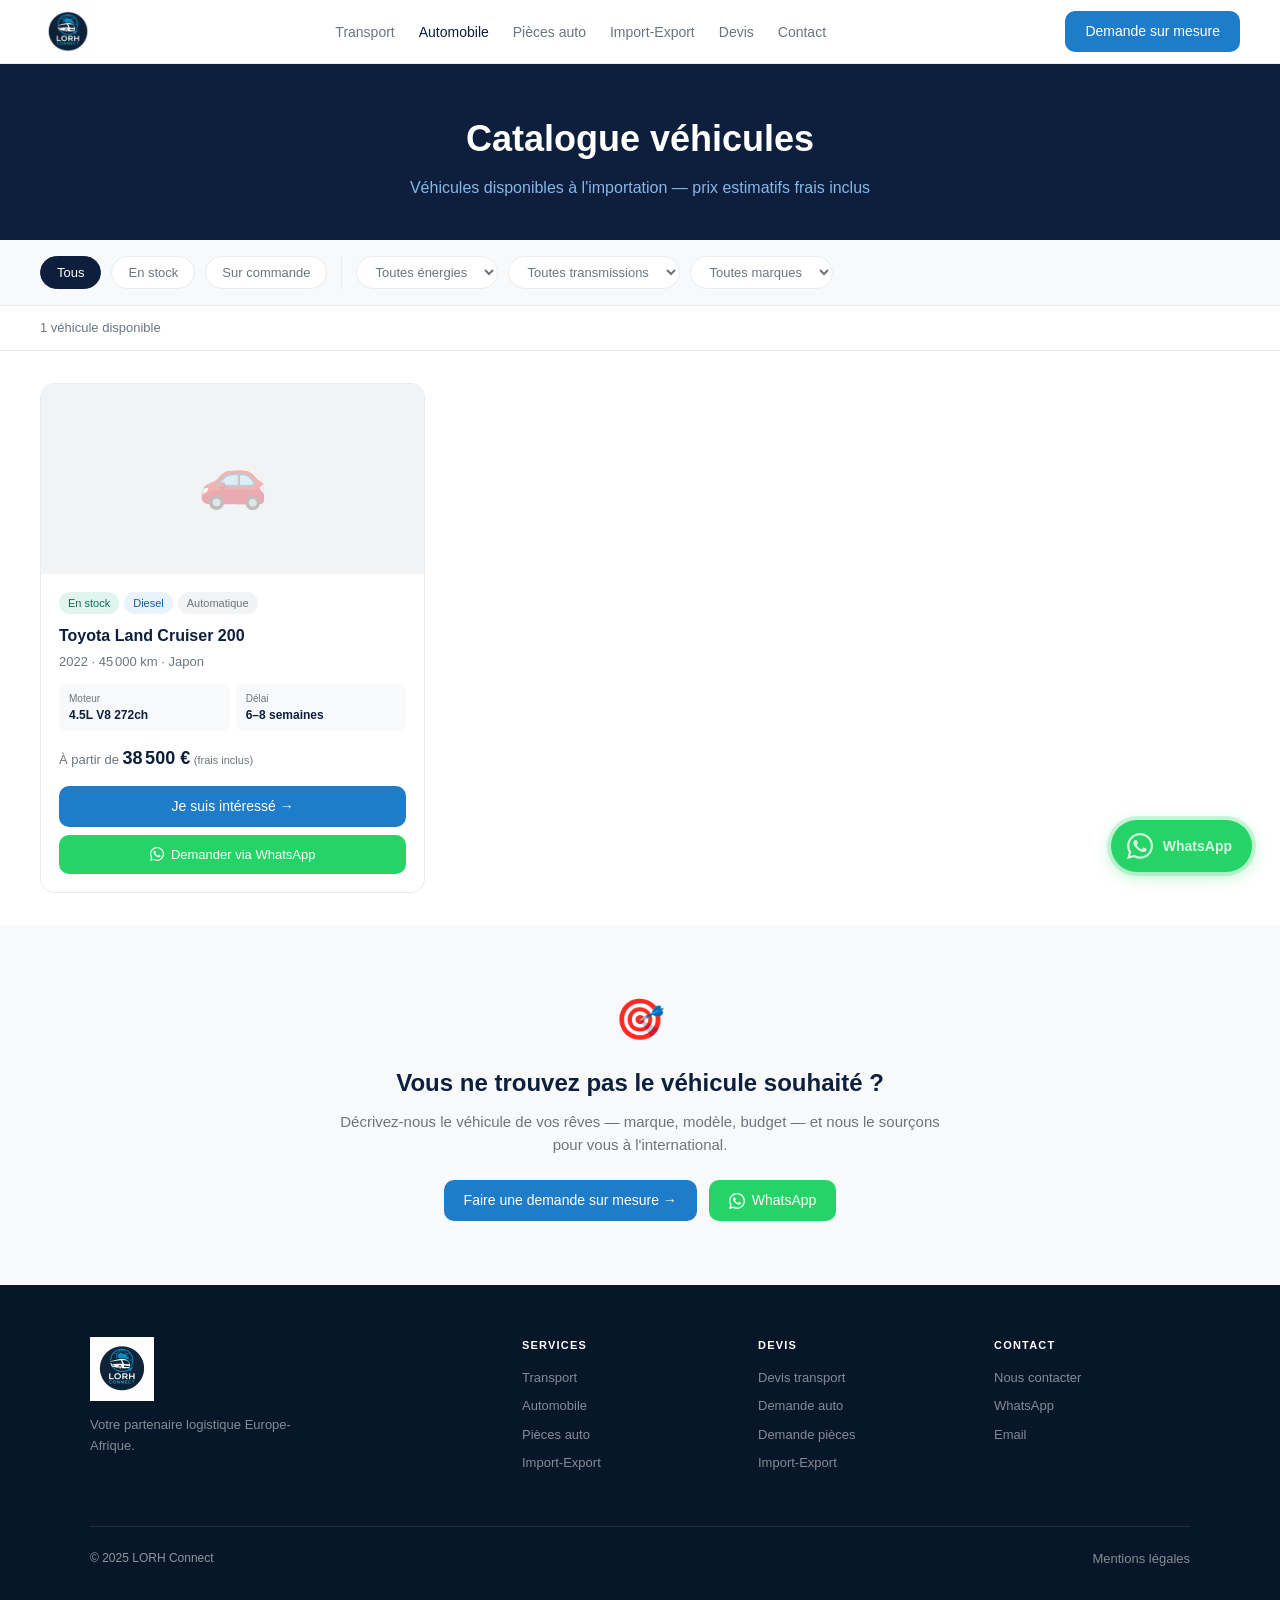
==== commit f1660910: "Add files via upload" ====
--- a/pages/automobile.html
+++ b/pages/automobile.html
@@ -111,7 +111,7 @@
   <footer class="lorh-footer">
     <div class="lorh-footer__grid">
       <div>
-        <img src="../images/logo.jpeg" alt="LORH Connect" style="height:44px;margin-bottom:14px;filter:brightness(0) invert(1)">
+        <img src="../images/logo.jpeg" alt="LORH Connect" style="height:64px;margin-bottom:14px;">
         <p style="font-size:13px;color:rgba(255,255,255,0.5);line-height:1.6;max-width:220px">Votre partenaire logistique Europe-Afrique.</p>
       </div>
       <div>
--- a/css/lorh-global.css
+++ b/css/lorh-global.css
@@ -62,7 +62,7 @@
   gap: 20px;
 }
 
-.lorh-nav__logo-img { height: 44px; width: auto; }
+.lorh-nav__logo-img { height: 56px; width: auto; }
 
 .lorh-nav__links {
   display: flex;
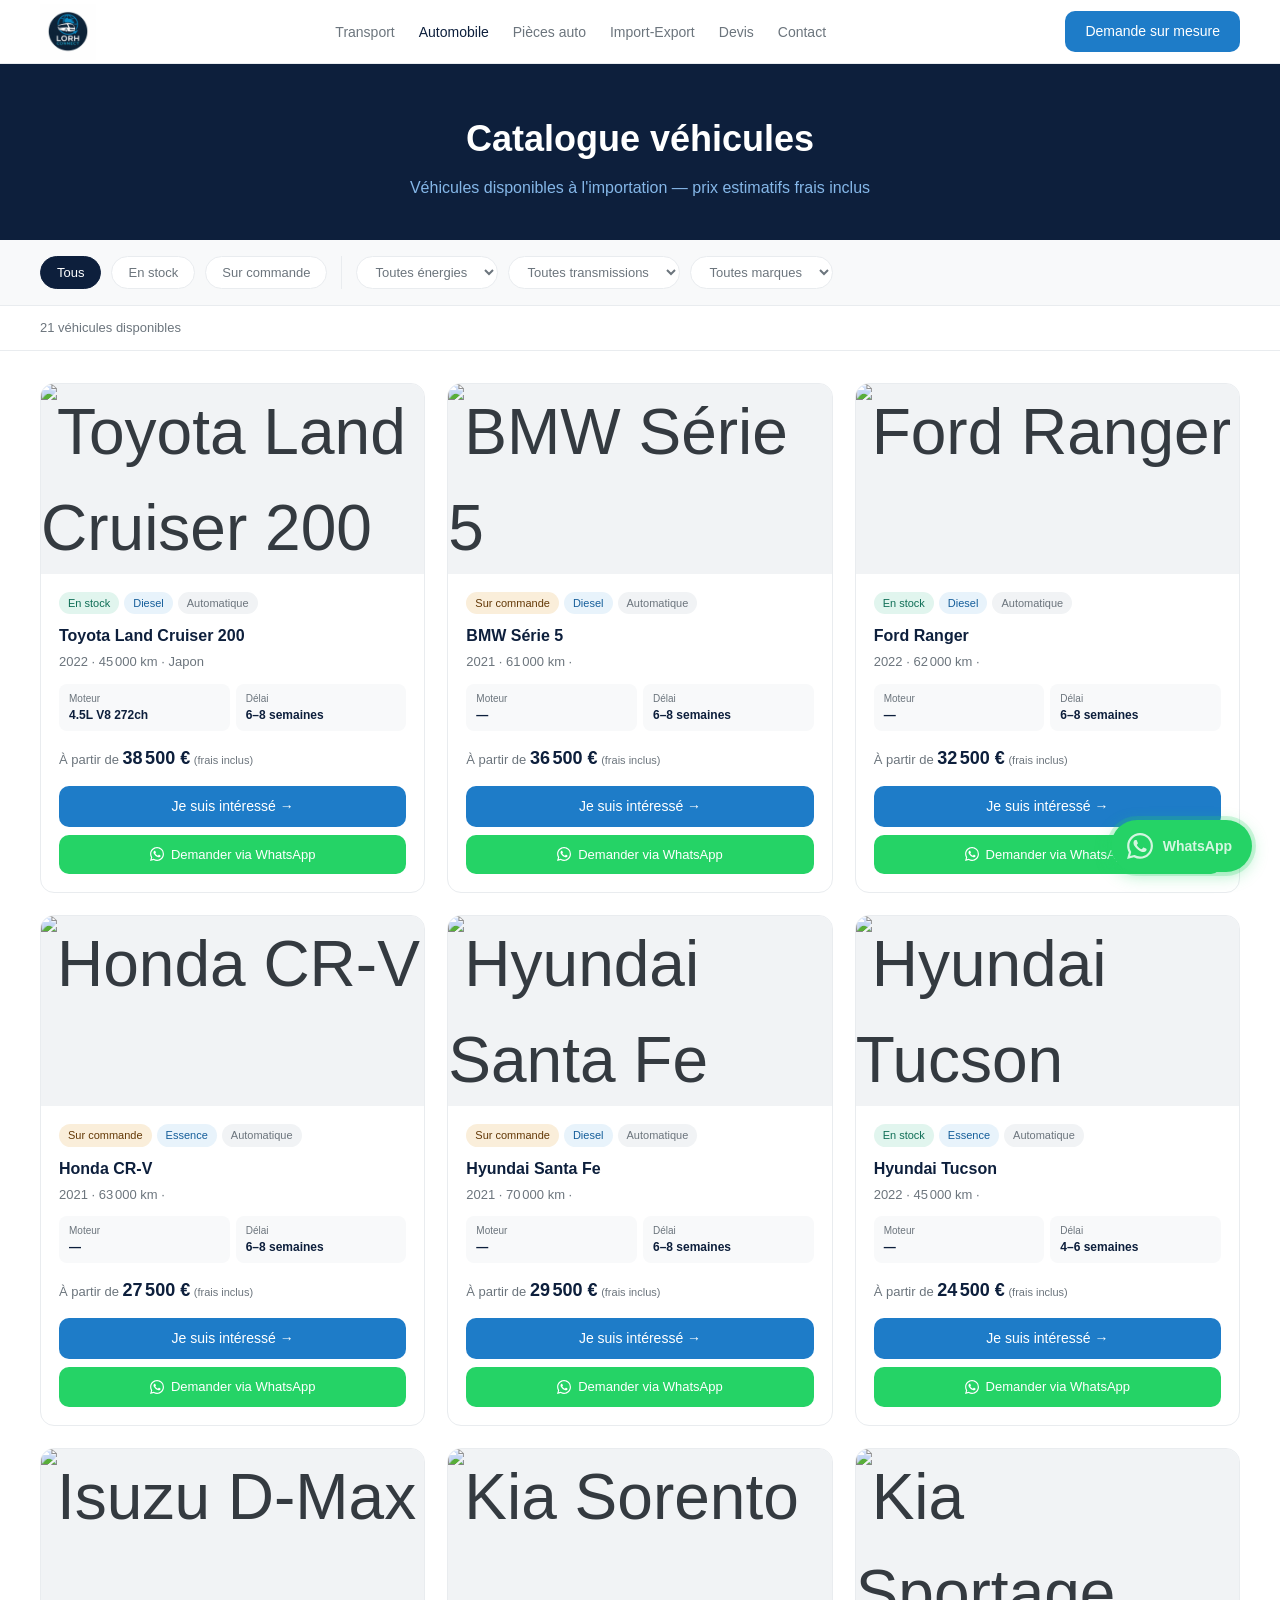
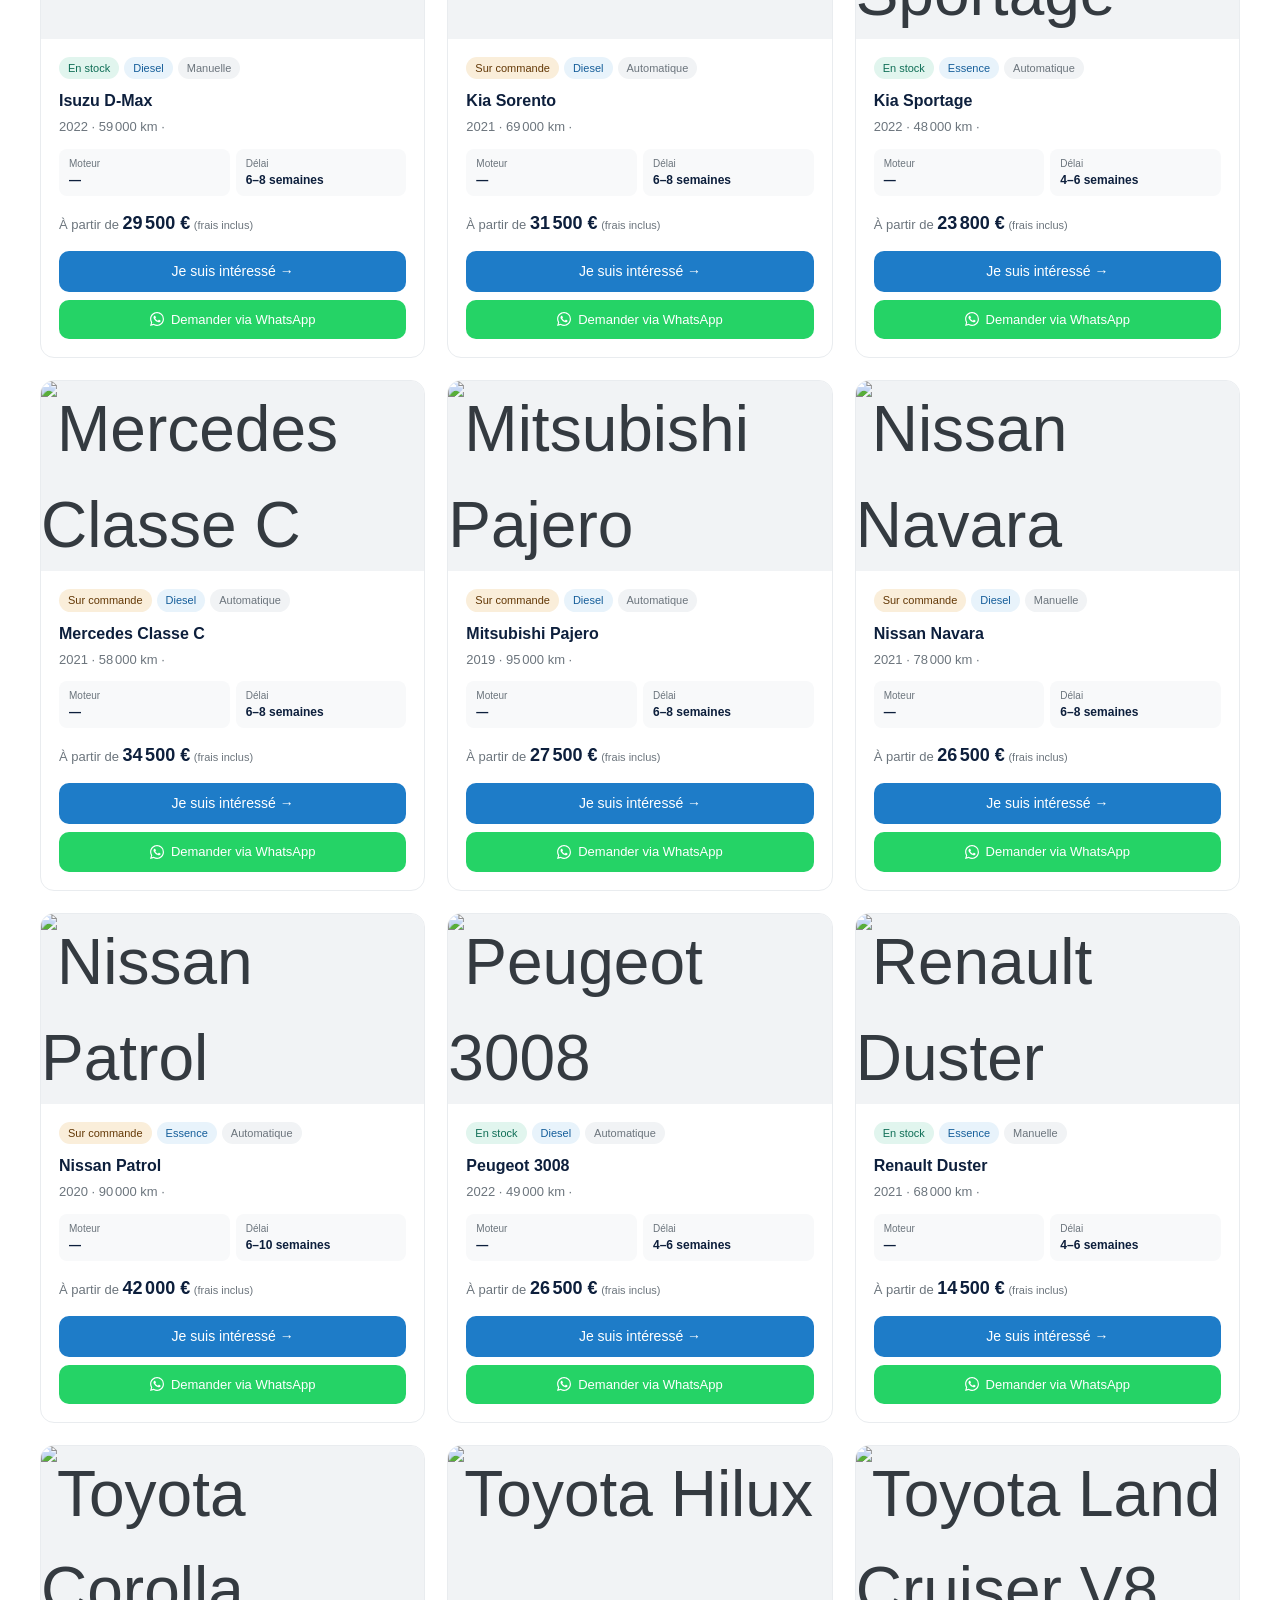
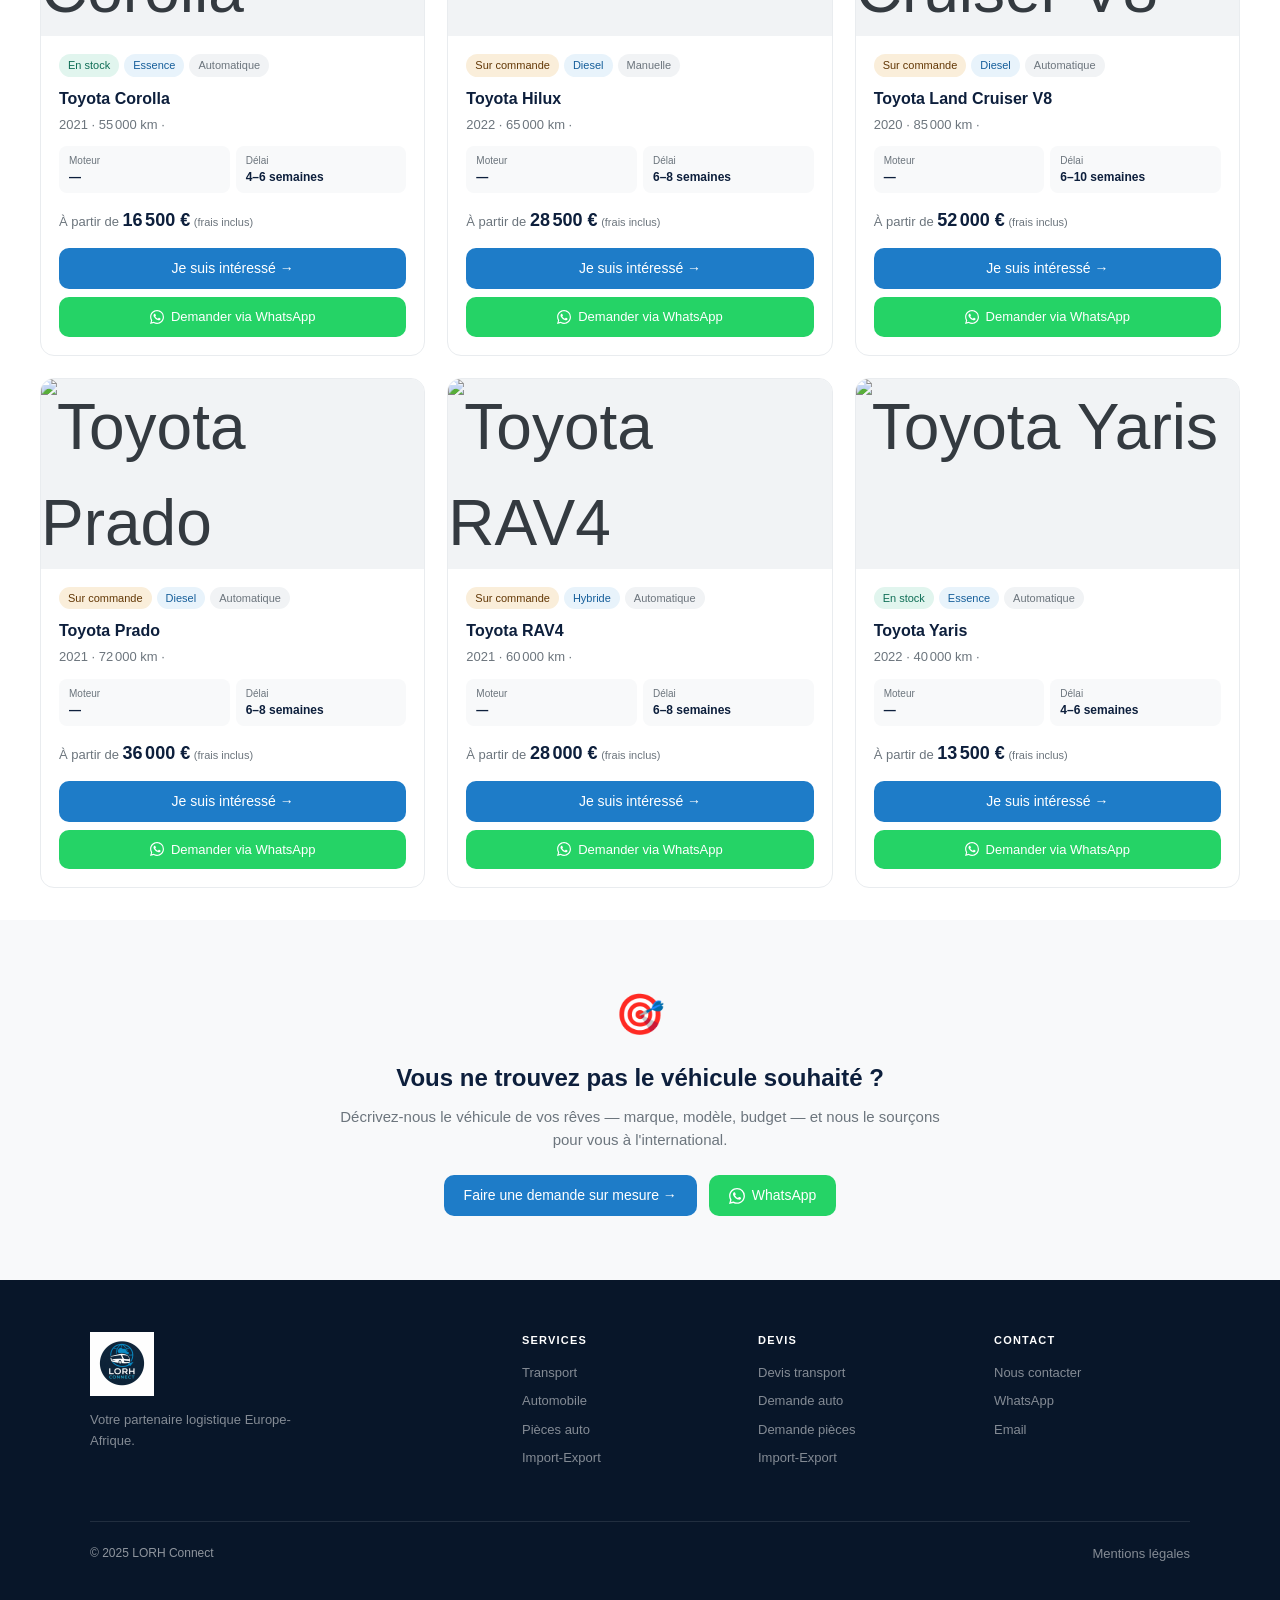
==== commit 3eb931c0: "Add files via upload" ====
--- a/pages/automobile.html
+++ b/pages/automobile.html
@@ -222,8 +222,9 @@
                       '<span class="lorh-badge lorh-badge--order">Sur commande</span>';
         var energie = '<span class="lorh-badge lorh-badge--energy">' + v.energie + '</span>';
         var trans   = '<span class="lorh-badge lorh-badge--trans">' + v.transmission + '</span>';
-        var photo   = v.photo
-          ? '<img src="' + v.photo + '" alt="' + v.titre + '" loading="lazy">'
+        var photoSrc = v.photo || v.photo_url || '';
+        var photo = photoSrc
+          ? '<img src="' + photoSrc + '" alt="' + v.titre + '" loading="lazy" style="width:100%;height:100%;object-fit:cover">'
           : '<span style="font-size:56px;opacity:0.3">🚗</span>';
         var prix    = v.prix ? v.prix.toLocaleString('fr-FR') + ' €' : 'Prix sur devis';
         var waMsg   = encodeURIComponent('Bonjour LORH Connect, je suis intéressé par : ' + v.titre + ' (' + v.annee + '). Pouvez-vous me donner plus d\'informations ?');
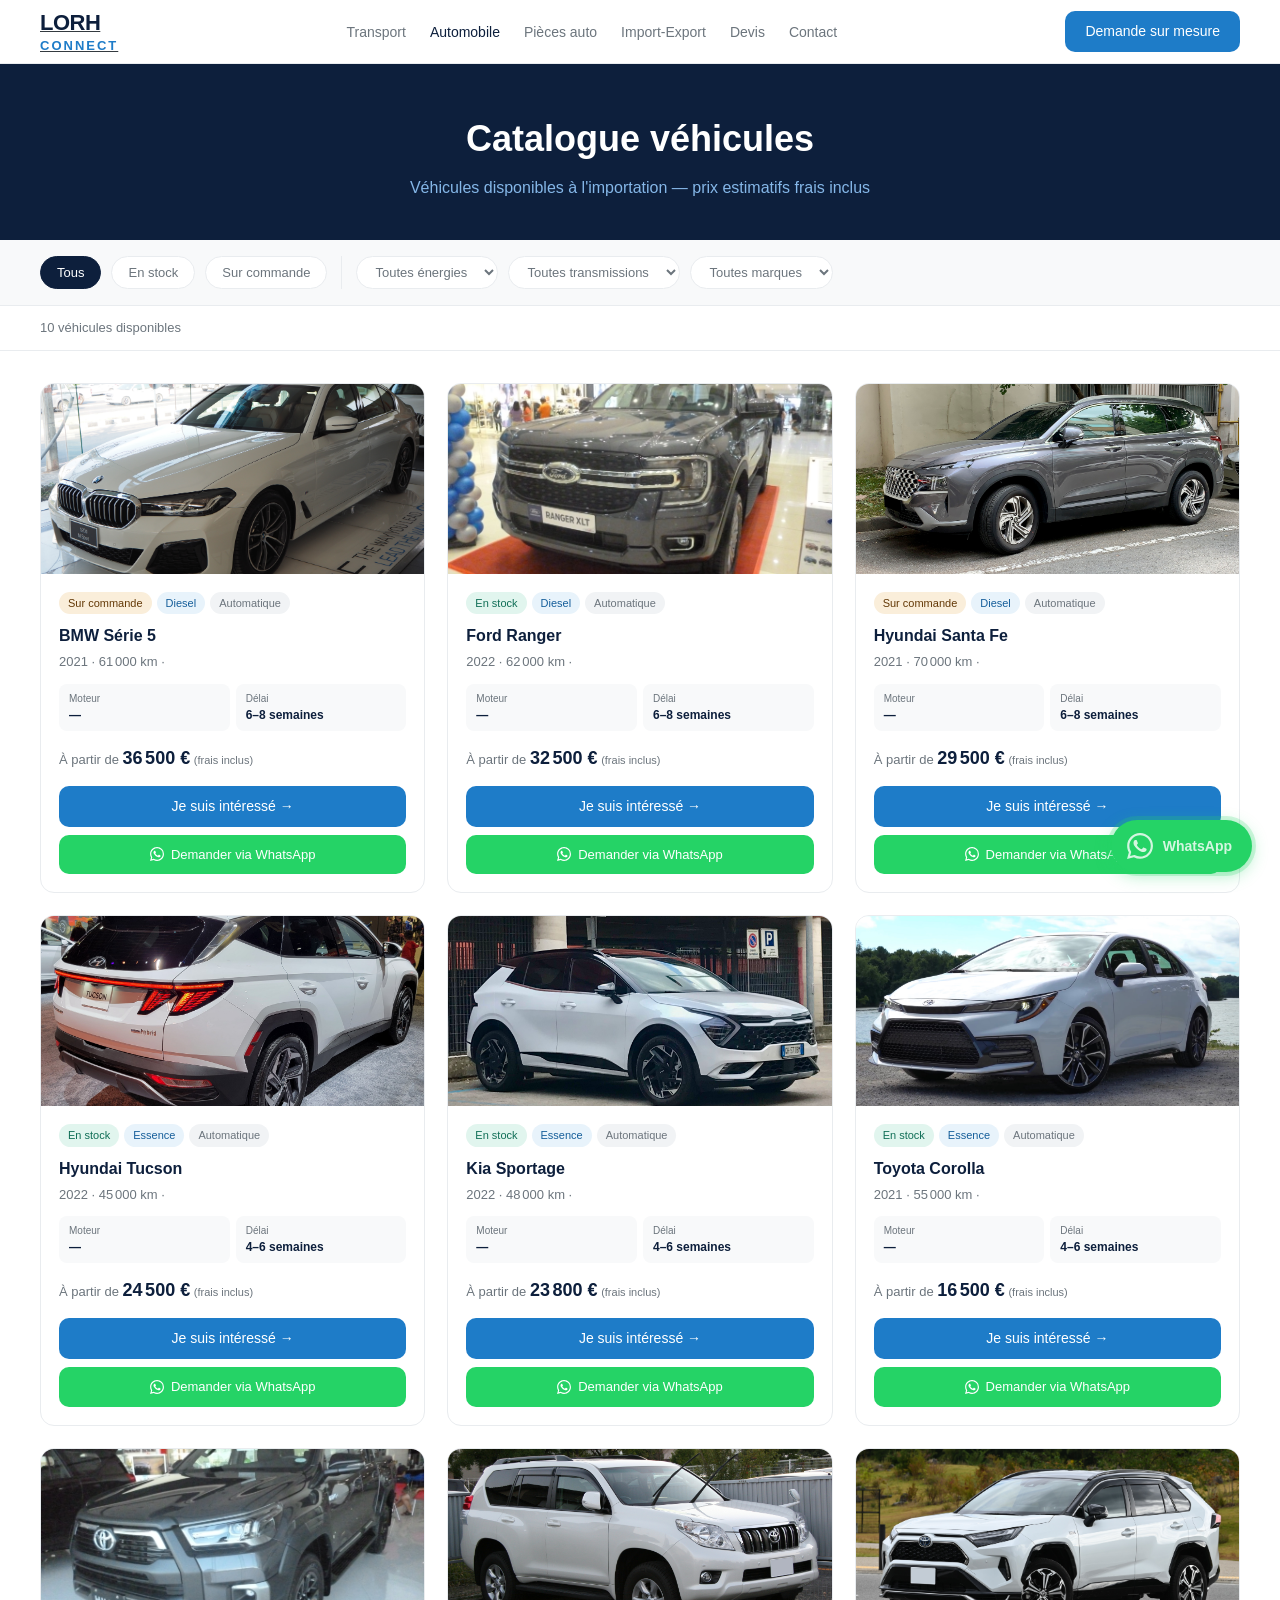
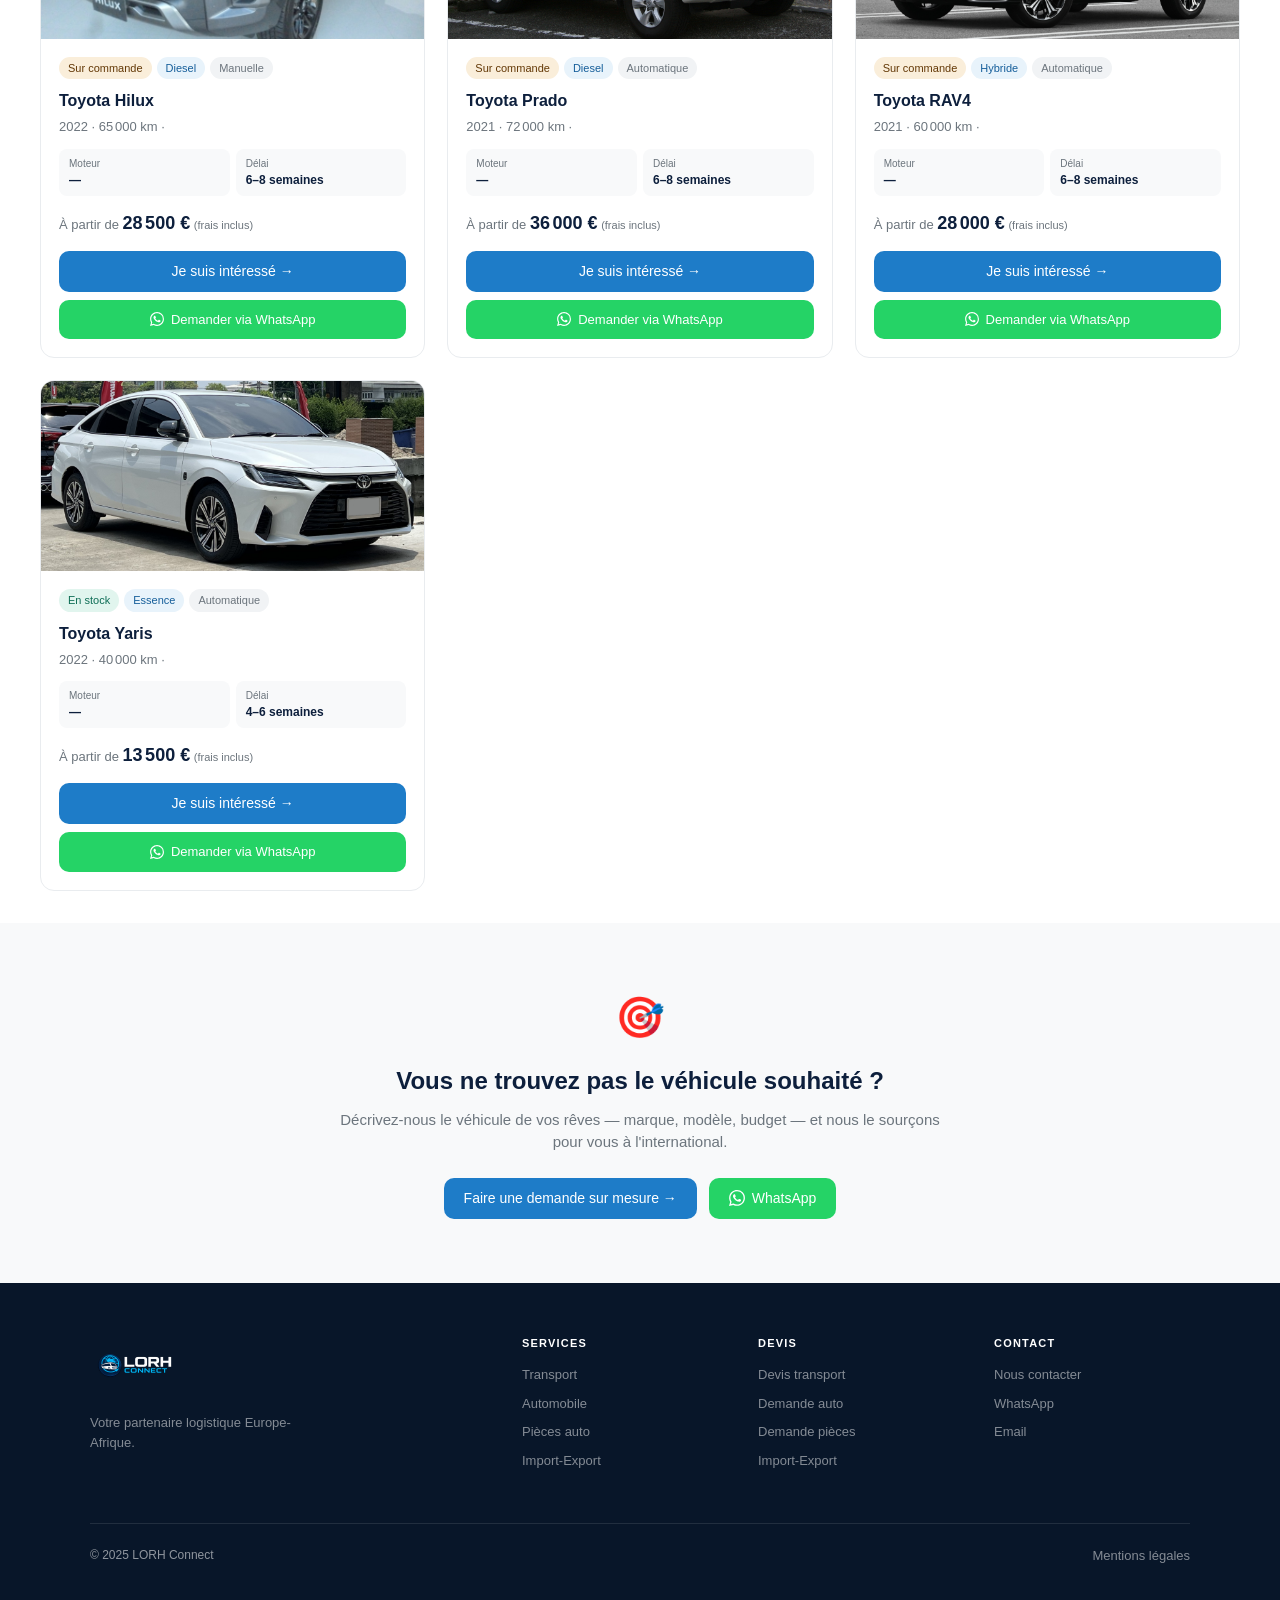
==== commit 124de590: "Add files via upload" ====
--- a/pages/automobile.html
+++ b/pages/automobile.html
@@ -10,7 +10,7 @@
 <body>
 
   <header class="lorh-nav">
-    <a href="/" class="lorh-nav__logo"><img src="../images/logo.jpeg" alt="LORH Connect" class="lorh-nav__logo-img"></a>
+    <a href="/" class="lorh-nav__logo"><span class="lorh-nav__logo-text">LORH<span>Connect</span></span></a>
     <nav><ul class="lorh-nav__links">
       <li><a href="transport.html">Transport</a></li>
       <li><a href="automobile.html" style="color:var(--lorh-navy);font-weight:500">Automobile</a></li>
@@ -223,9 +223,14 @@
         var energie = '<span class="lorh-badge lorh-badge--energy">' + v.energie + '</span>';
         var trans   = '<span class="lorh-badge lorh-badge--trans">' + v.transmission + '</span>';
         var photoSrc = v.photo || v.photo_url || '';
+        // Icônes par catégorie
+        var icone = v.categorie && v.categorie.toLowerCase().indexOf('pick') !== -1 ? '🛻'
+                  : v.categorie && v.categorie.toLowerCase().indexOf('berline') !== -1 ? '🚗'
+                  : v.categorie && v.categorie.toLowerCase().indexOf('citadine') !== -1 ? '🚙'
+                  : '🚙';
         var photo = photoSrc
-          ? '<img src="' + photoSrc + '" alt="' + v.titre + '" loading="lazy" style="width:100%;height:100%;object-fit:cover">'
-          : '<span style="font-size:56px;opacity:0.3">🚗</span>';
+          ? '<img src="' + photoSrc + '" alt="' + v.titre + '" loading="lazy" style="width:100%;height:100%;object-fit:cover" onerror="this.parentNode.innerHTML=\'<div style=&quot;width:100%;height:100%;background:linear-gradient(135deg,#0D1F3C,#1E7CC8);display:flex;flex-direction:column;align-items:center;justify-content:center;gap:8px&quot;><span style=&quot;font-size:48px&quot;>' + icone + '</span><span style=&quot;color:#fff;font-size:14px;font-weight:600;text-align:center;padding:0 12px&quot;>' + v.titre + '</span></div>\'">'
+          : '<div style="width:100%;height:100%;background:linear-gradient(135deg,#0D1F3C,#1E7CC8);display:flex;flex-direction:column;align-items:center;justify-content:center;gap:8px"><span style="font-size:48px">' + icone + '</span><span style="color:#fff;font-size:14px;font-weight:600;text-align:center;padding:0 12px">' + v.titre + '</span></div>';
         var prix    = v.prix ? v.prix.toLocaleString('fr-FR') + ' €' : 'Prix sur devis';
         var waMsg   = encodeURIComponent('Bonjour LORH Connect, je suis intéressé par : ' + v.titre + ' (' + v.annee + '). Pouvez-vous me donner plus d\'informations ?');
 
--- a/css/lorh-global.css
+++ b/css/lorh-global.css
@@ -62,7 +62,27 @@
   gap: 20px;
 }
 
-.lorh-nav__logo-img { height: 56px; width: auto; }
+.lorh-nav__logo-img { height: 62px; width: auto; max-width: 220px; object-fit: contain; }
+
+.lorh-nav__logo-text {
+  font-size: 22px;
+  font-weight: 800;
+  color: var(--lorh-navy);
+  letter-spacing: -0.5px;
+  line-height: 1;
+  text-decoration: none;
+  white-space: nowrap;
+}
+
+.lorh-nav__logo-text span {
+  display: block;
+  font-size: 13px;
+  font-weight: 600;
+  color: var(--lorh-blue);
+  letter-spacing: 2px;
+  text-transform: uppercase;
+  margin-top: 2px;
+}
 
 .lorh-nav__links {
   display: flex;
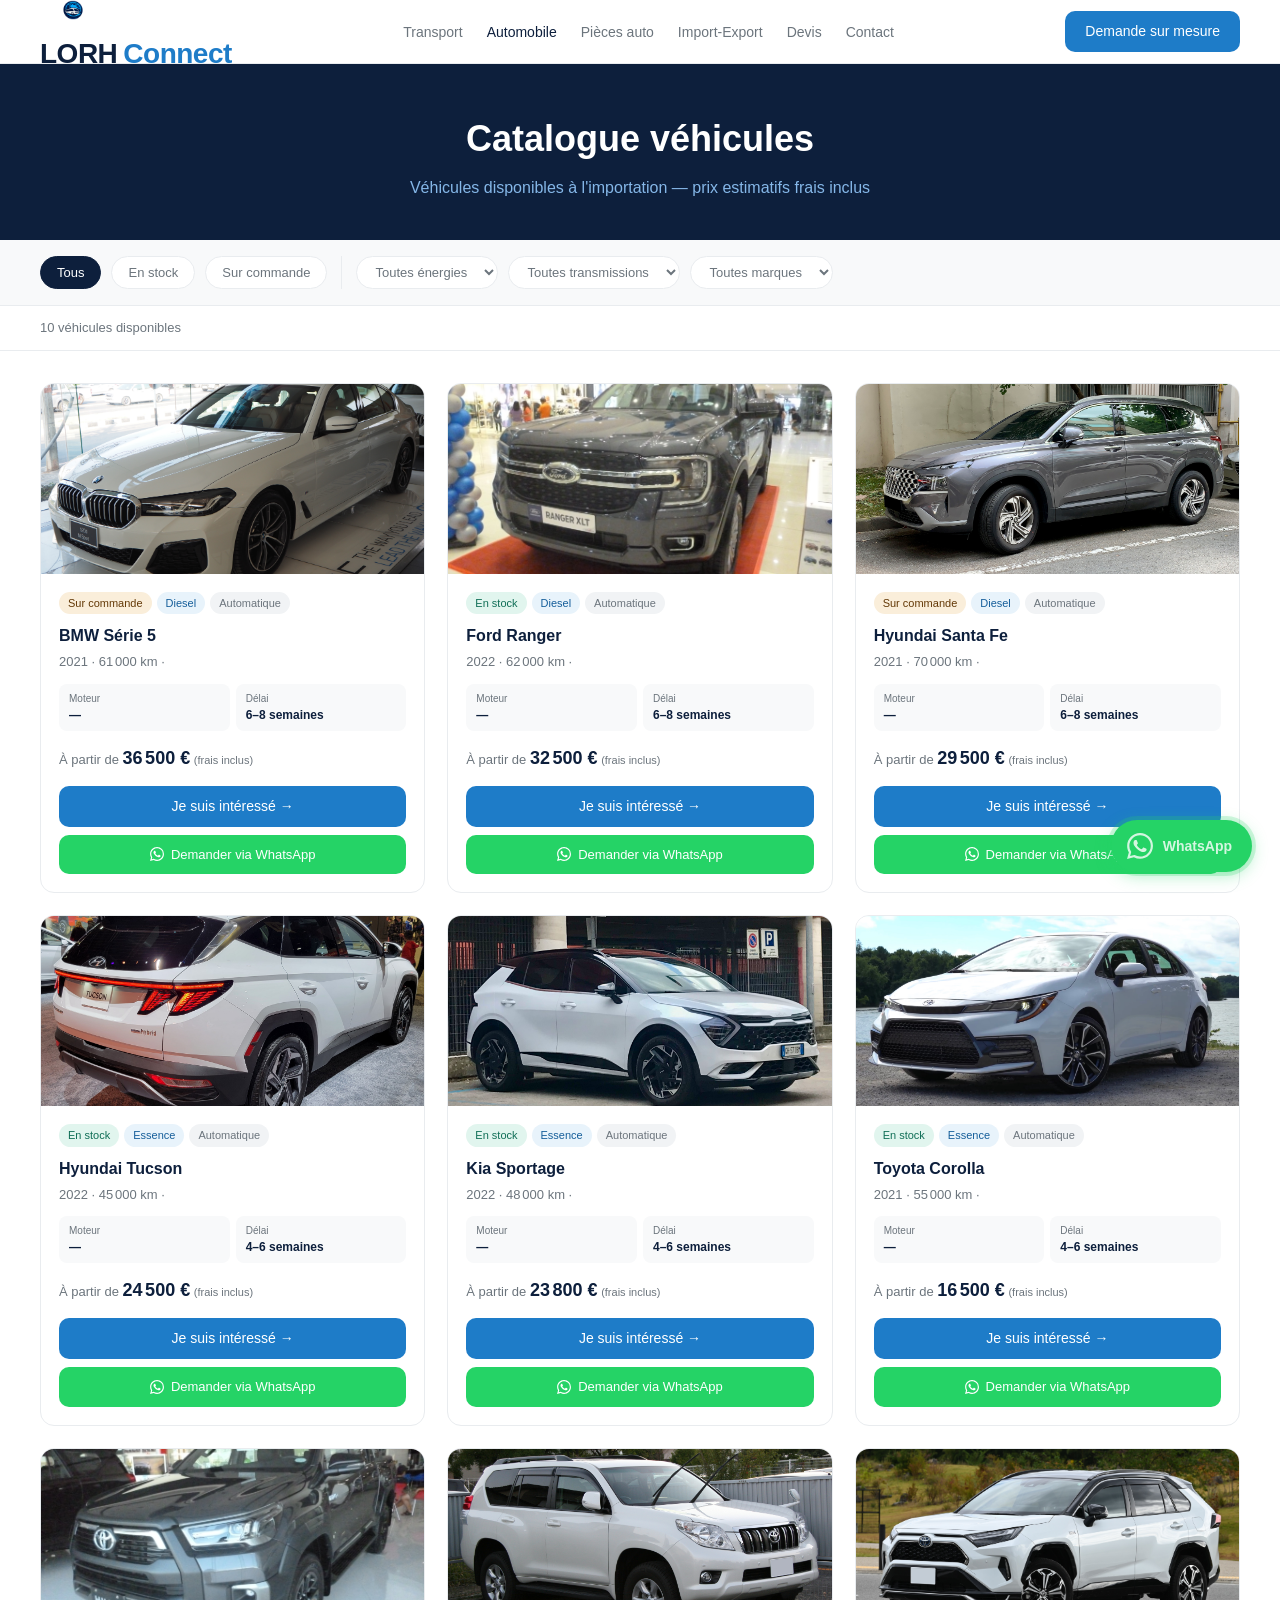
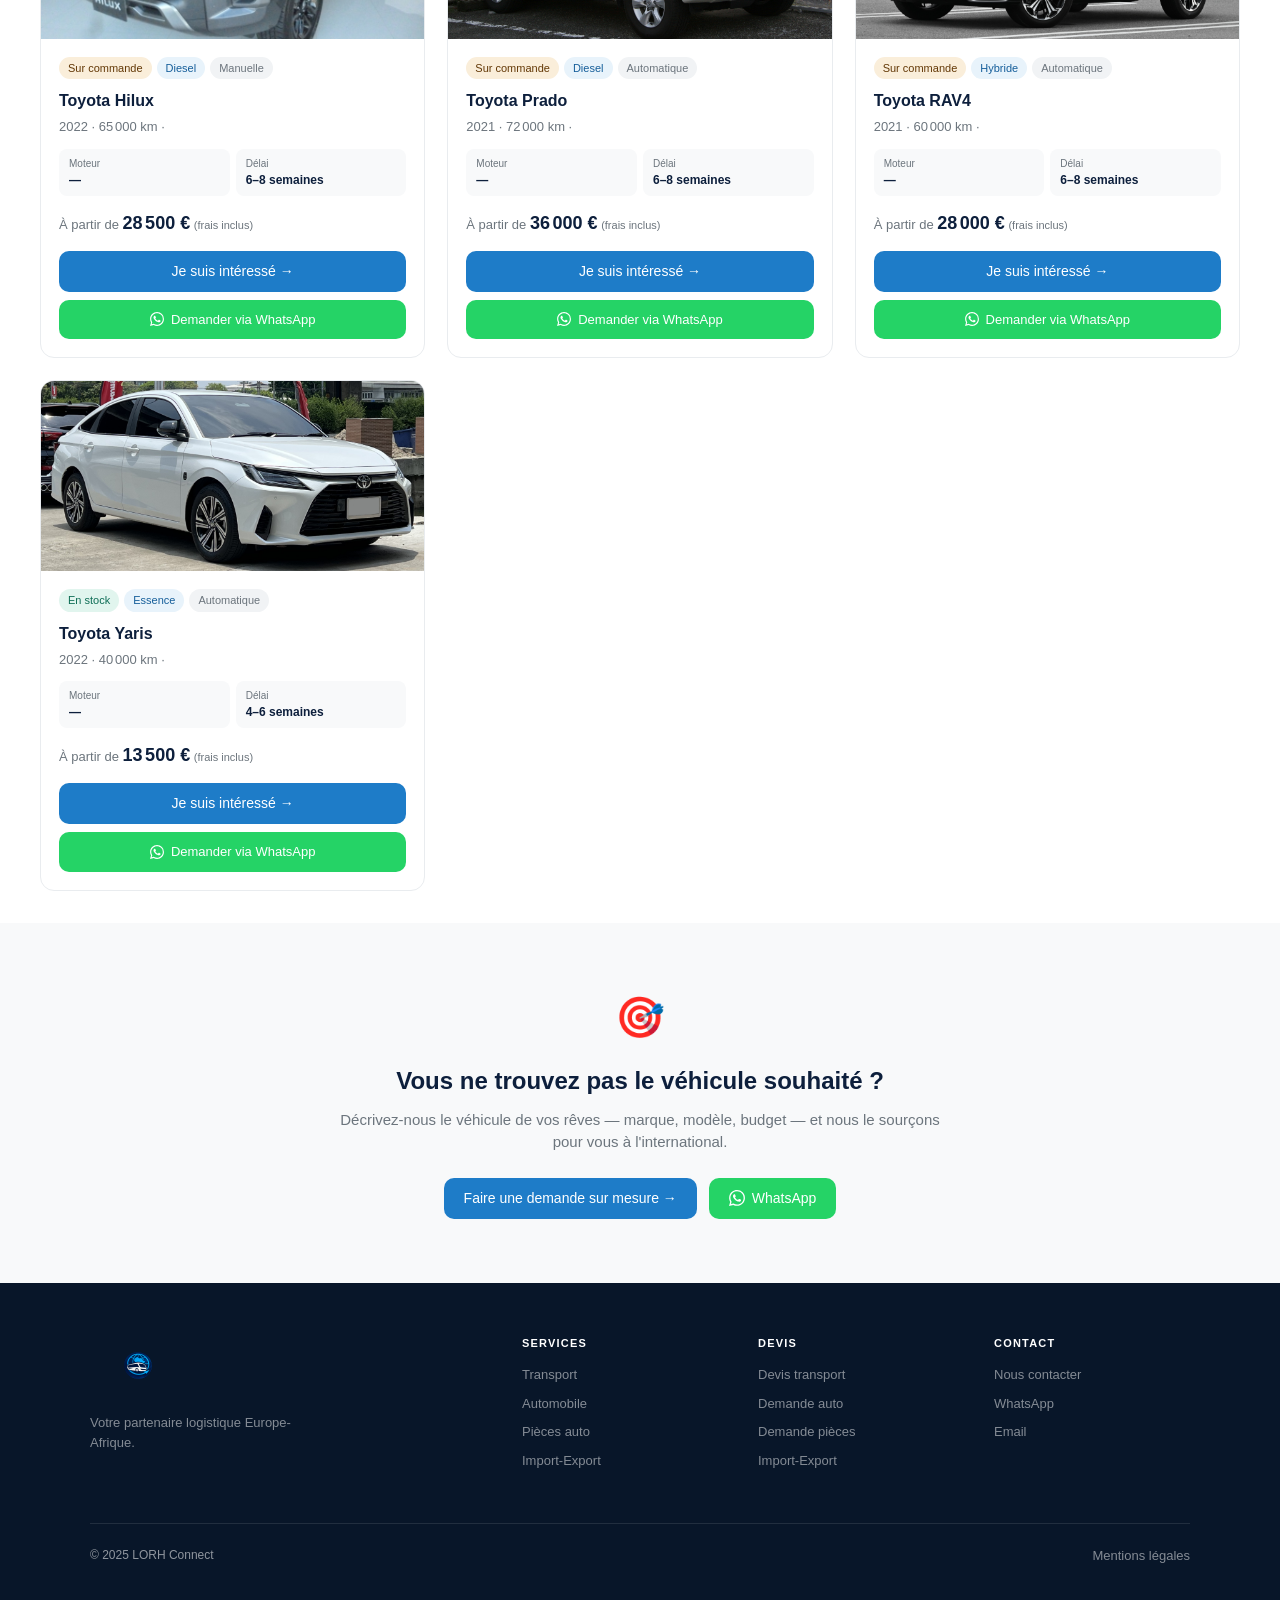
==== commit 9302b974: "Add files via upload" ====
--- a/pages/automobile.html
+++ b/pages/automobile.html
@@ -10,7 +10,7 @@
 <body>
 
   <header class="lorh-nav">
-    <a href="/" class="lorh-nav__logo"><span class="lorh-nav__logo-text">LORH<span>Connect</span></span></a>
+    <a href="/" class="lorh-nav__logo"><img src="../images/logo.jpeg" alt="LORH Connect" class="lorh-nav__logo-img"><span class="lorh-nav__logo-text">LORH<span>Connect</span></span></a>
     <nav><ul class="lorh-nav__links">
       <li><a href="transport.html">Transport</a></li>
       <li><a href="automobile.html" style="color:var(--lorh-navy);font-weight:500">Automobile</a></li>
--- a/css/lorh-global.css
+++ b/css/lorh-global.css
@@ -62,26 +62,28 @@
   gap: 20px;
 }
 
-.lorh-nav__logo-img { height: 62px; width: auto; max-width: 220px; object-fit: contain; }
+.lorh-nav__logo-img { height: 44px; width: auto; }
 
 .lorh-nav__logo-text {
-  font-size: 22px;
-  font-weight: 800;
+  font-size: 28px;
+  font-weight: 900;
   color: var(--lorh-navy);
   letter-spacing: -0.5px;
-  line-height: 1;
   text-decoration: none;
   white-space: nowrap;
+  display: inline-flex;
+  align-items: baseline;
+  gap: 6px;
 }
 
 .lorh-nav__logo-text span {
-  display: block;
-  font-size: 13px;
-  font-weight: 600;
+  font-size: 28px;
+  font-weight: 900;
   color: var(--lorh-blue);
-  letter-spacing: 2px;
-  text-transform: uppercase;
-  margin-top: 2px;
+  letter-spacing: -0.5px;
+  display: inline;
+  margin-top: 0;
+  text-transform: none;
 }
 
 .lorh-nav__links {
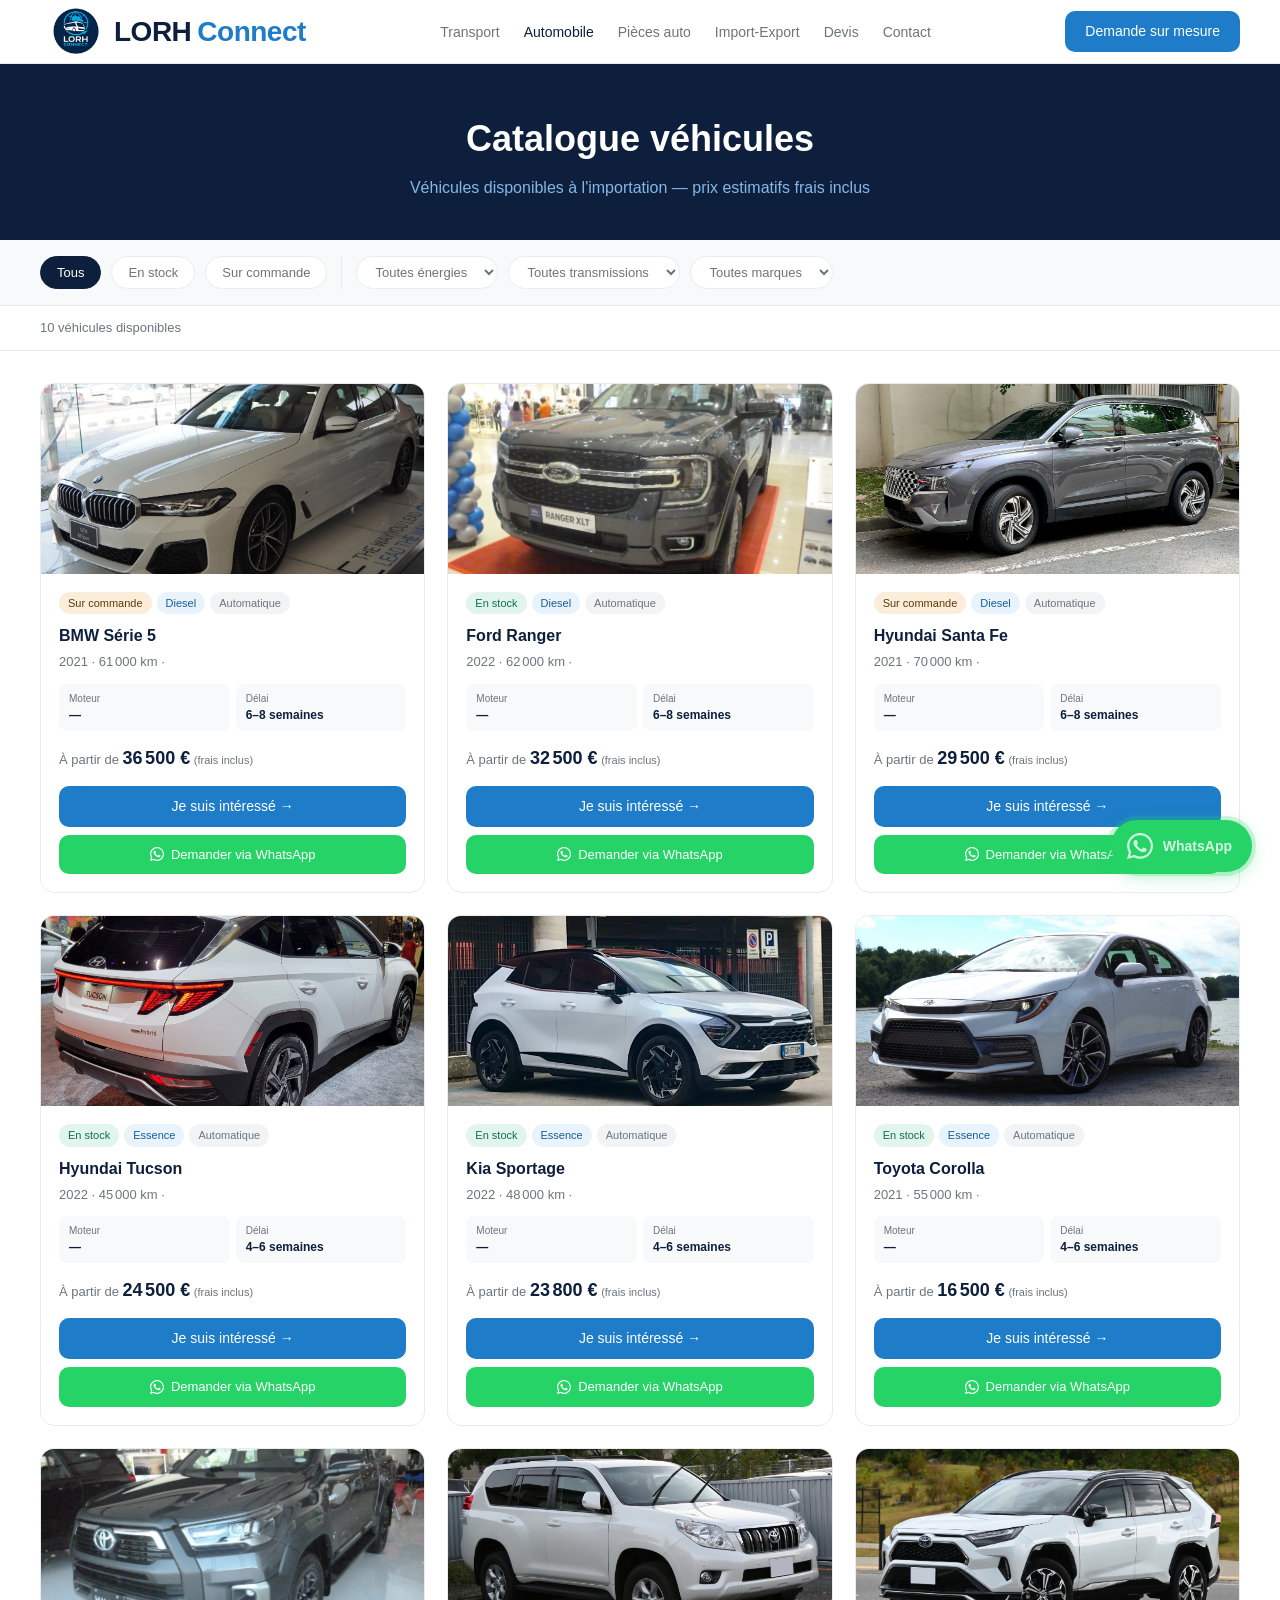
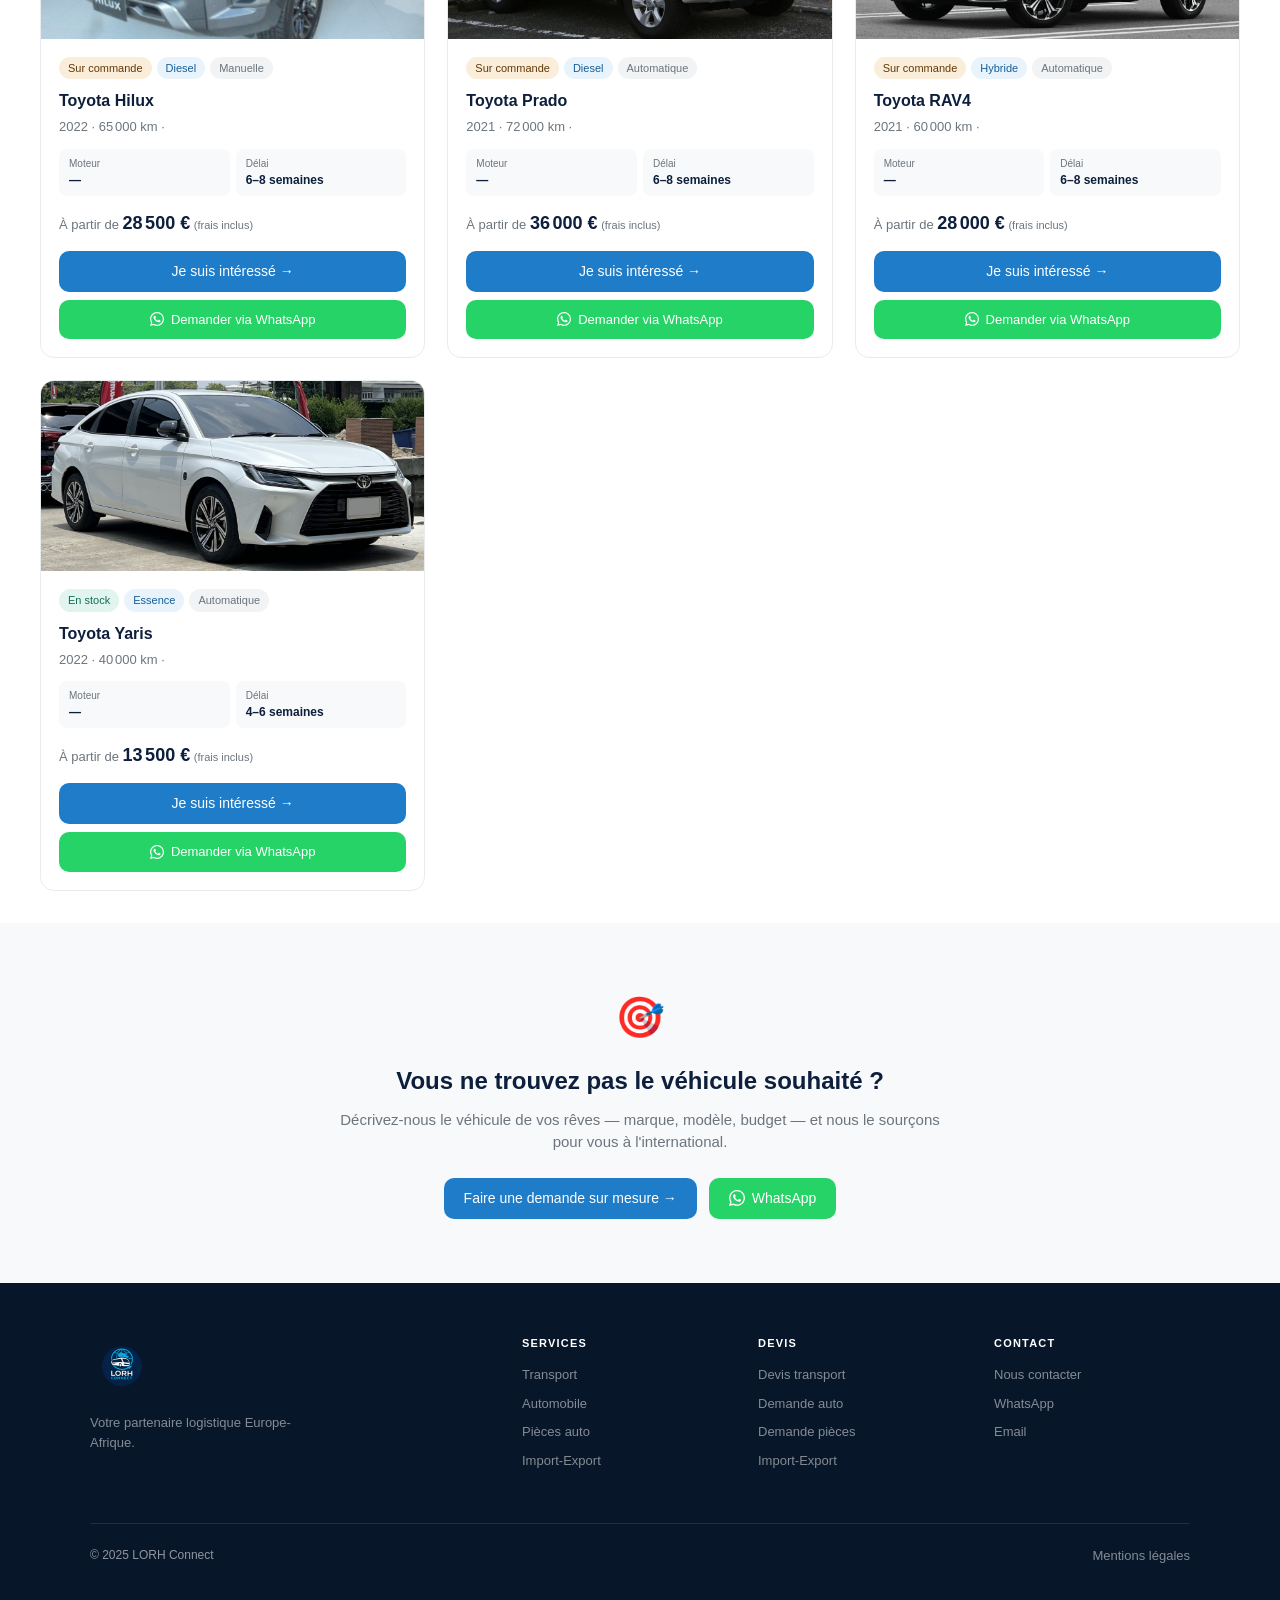
==== commit da83b09e: "Add files via upload" ====
--- a/pages/automobile.html
+++ b/pages/automobile.html
@@ -12,25 +12,25 @@
   <header class="lorh-nav">
     <a href="/" class="lorh-nav__logo"><img src="../images/logo.jpeg" alt="LORH Connect" class="lorh-nav__logo-img"><span class="lorh-nav__logo-text">LORH<span>Connect</span></span></a>
     <nav><ul class="lorh-nav__links">
-      <li><a href="transport.html">Transport</a></li>
-      <li><a href="automobile.html" style="color:var(--lorh-navy);font-weight:500">Automobile</a></li>
-      <li><a href="pieces.html">Pièces auto</a></li>
-      <li><a href="import-export.html">Import-Export</a></li>
-      <li><a href="devis.html">Devis</a></li>
-      <li><a href="contact.html">Contact</a></li>
+      <li><a href="/pages/transport.html">Transport</a></li>
+      <li><a href="/pages/automobile.html" style="color:var(--lorh-navy);font-weight:500">Automobile</a></li>
+      <li><a href="/pages/pieces.html">Pièces auto</a></li>
+      <li><a href="/pages/import-export.html">Import-Export</a></li>
+      <li><a href="/pages/devis.html">Devis</a></li>
+      <li><a href="/pages/contact.html">Contact</a></li>
     </ul></nav>
     <div class="lorh-nav__cta">
-      <a href="devis.html?service=automobile" class="lorh-btn lorh-btn--blue">Demande sur mesure</a>
+      <a href="/pages/devis.html?service=automobile" class="lorh-btn lorh-btn--blue">Demande sur mesure</a>
     </div>
     <button class="lorh-burger" aria-label="Menu" onclick="toggleMenu()"><span></span><span></span><span></span></button>
   </header>
   <div class="lorh-mobile-menu" id="mobile-menu">
-    <a href="transport.html">🚛 Transport</a>
-    <a href="automobile.html">🚗 Automobile</a>
-    <a href="pieces.html">🔧 Pièces auto</a>
-    <a href="import-export.html">🌍 Import-Export</a>
-    <a href="devis.html">📋 Devis</a>
-    <a href="contact.html">✉️ Contact</a>
+    <a href="/pages/transport.html">🚛 Transport</a>
+    <a href="/pages/automobile.html">🚗 Automobile</a>
+    <a href="/pages/pieces.html">🔧 Pièces auto</a>
+    <a href="/pages/import-export.html">🌍 Import-Export</a>
+    <a href="/pages/devis.html">📋 Devis</a>
+    <a href="/pages/contact.html">✉️ Contact</a>
   </div>
 
   <main>
@@ -96,7 +96,7 @@
           Décrivez-nous le véhicule de vos rêves — marque, modèle, budget — et nous le sourçons pour vous à l'international.
         </p>
         <div style="display:flex;gap:12px;justify-content:center;flex-wrap:wrap">
-          <a href="devis.html?service=automobile" class="lorh-btn lorh-btn--blue">Faire une demande sur mesure →</a>
+          <a href="/pages/devis.html?service=automobile" class="lorh-btn lorh-btn--blue">Faire une demande sur mesure →</a>
           <a href="https://wa.me/2250708908162?text=Bonjour+LORH+Connect%2C+je+cherche+un+v%C3%A9hicule+%C3%A0+importer." target="_blank" class="lorh-btn lorh-btn--wa">
             <svg width="16" height="16" viewBox="0 0 24 24" fill="currentColor"><path d="M17.472 14.382c-.297-.149-1.758-.867-2.03-.967-.273-.099-.471-.148-.67.15-.197.297-.767.966-.94 1.164-.173.199-.347.223-.644.075-.297-.15-1.255-.463-2.39-1.475-.883-.788-1.48-1.761-1.653-2.059-.173-.297-.018-.458.13-.606.134-.133.298-.347.446-.52.149-.174.198-.298.298-.497.099-.198.05-.371-.025-.52-.075-.149-.669-1.612-.916-2.207-.242-.579-.487-.5-.669-.51-.173-.008-.371-.01-.57-.01-.198 0-.52.074-.792.372-.272.297-1.04 1.016-1.04 2.479 0 1.462 1.065 2.875 1.213 3.074.149.198 2.096 3.2 5.077 4.487.709.306 1.262.489 1.694.625.712.227 1.36.195 1.871.118.571-.085 1.758-.719 2.006-1.413.248-.694.248-1.289.173-1.413-.074-.124-.272-.198-.57-.347m-5.421 7.403h-.004a9.87 9.87 0 01-5.031-1.378l-.361-.214-3.741.982.998-3.648-.235-.374a9.86 9.86 0 01-1.51-5.26c.001-5.45 4.436-9.884 9.888-9.884 2.64 0 5.122 1.03 6.988 2.898a9.825 9.825 0 012.893 6.994c-.003 5.45-4.437 9.884-9.885 9.884m8.413-18.297A11.815 11.815 0 0012.05 0C5.495 0 .16 5.335.157 11.892c0 2.096.547 4.142 1.588 5.945L.057 24l6.305-1.654a11.882 11.882 0 005.683 1.448h.005c6.554 0 11.89-5.335 11.893-11.893a11.821 11.821 0 00-3.48-8.413z"/></svg>
             WhatsApp
@@ -116,21 +116,21 @@
       </div>
       <div>
         <div class="lorh-footer__col-title">Services</div>
-        <a href="transport.html" class="lorh-footer__link">Transport</a>
-        <a href="automobile.html" class="lorh-footer__link">Automobile</a>
-        <a href="pieces.html" class="lorh-footer__link">Pièces auto</a>
-        <a href="import-export.html" class="lorh-footer__link">Import-Export</a>
+        <a href="/pages/transport.html" class="lorh-footer__link">Transport</a>
+        <a href="/pages/automobile.html" class="lorh-footer__link">Automobile</a>
+        <a href="/pages/pieces.html" class="lorh-footer__link">Pièces auto</a>
+        <a href="/pages/import-export.html" class="lorh-footer__link">Import-Export</a>
       </div>
       <div>
         <div class="lorh-footer__col-title">Devis</div>
-        <a href="devis.html?service=transport" class="lorh-footer__link">Devis transport</a>
-        <a href="devis.html?service=automobile" class="lorh-footer__link">Demande auto</a>
-        <a href="devis.html?service=pieces" class="lorh-footer__link">Demande pièces</a>
-        <a href="devis.html?service=import" class="lorh-footer__link">Import-Export</a>
+        <a href="/pages/devis.html?service=transport" class="lorh-footer__link">Devis transport</a>
+        <a href="/pages/devis.html?service=automobile" class="lorh-footer__link">Demande auto</a>
+        <a href="/pages/devis.html?service=pieces" class="lorh-footer__link">Demande pièces</a>
+        <a href="/pages/devis.html?service=import" class="lorh-footer__link">Import-Export</a>
       </div>
       <div>
         <div class="lorh-footer__col-title">Contact</div>
-        <a href="contact.html" class="lorh-footer__link">Nous contacter</a>
+        <a href="/pages/contact.html" class="lorh-footer__link">Nous contacter</a>
         <a href="https://wa.me/2250708908162" target="_blank" class="lorh-footer__link">WhatsApp</a>
         <a href="mailto:serviceclient@lorhconnect.com" class="lorh-footer__link">Email</a>
       </div>
@@ -246,11 +246,11 @@
             '</div>' +
             '<div style="font-size:13px;color:var(--lorh-gray-600);margin-bottom:14px">À partir de <strong style="font-size:18px;color:var(--lorh-navy)">' + prix + '</strong> <span style="font-size:11px">(frais inclus)</span></div>' +
             (v.statut !== 'vendu' ?
-              '<a href="devis.html?service=automobile&vehicule=' + encodeURIComponent(v.titre) + '" class="lorh-btn lorh-btn--blue" style="width:100%;justify-content:center;margin-bottom:8px">Je suis intéressé →</a>' +
+              '<a href="/pages/devis.html?service=automobile&vehicule=' + encodeURIComponent(v.titre) + '" class="lorh-btn lorh-btn--blue" style="width:100%;justify-content:center;margin-bottom:8px">Je suis intéressé →</a>' +
               '<a href="https://wa.me/2250708908162?text=' + waMsg + '" target="_blank" class="lorh-btn lorh-btn--wa" style="width:100%;justify-content:center;font-size:13px">' +
                 '<svg width="14" height="14" viewBox="0 0 24 24" fill="currentColor"><path d="M17.472 14.382c-.297-.149-1.758-.867-2.03-.967-.273-.099-.471-.148-.67.15-.197.297-.767.966-.94 1.164-.173.199-.347.223-.644.075-.297-.15-1.255-.463-2.39-1.475-.883-.788-1.48-1.761-1.653-2.059-.173-.297-.018-.458.13-.606.134-.133.298-.347.446-.52.149-.174.198-.298.298-.497.099-.198.05-.371-.025-.52-.075-.149-.669-1.612-.916-2.207-.242-.579-.487-.5-.669-.51-.173-.008-.371-.01-.57-.01-.198 0-.52.074-.792.372-.272.297-1.04 1.016-1.04 2.479 0 1.462 1.065 2.875 1.213 3.074.149.198 2.096 3.2 5.077 4.487.709.306 1.262.489 1.694.625.712.227 1.36.195 1.871.118.571-.085 1.758-.719 2.006-1.413.248-.694.248-1.289.173-1.413-.074-.124-.272-.198-.57-.347m-5.421 7.403h-.004a9.87 9.87 0 01-5.031-1.378l-.361-.214-3.741.982.998-3.648-.235-.374a9.86 9.86 0 01-1.51-5.26c.001-5.45 4.436-9.884 9.888-9.884 2.64 0 5.122 1.03 6.988 2.898a9.825 9.825 0 012.893 6.994c-.003 5.45-4.437 9.884-9.885 9.884m8.413-18.297A11.815 11.815 0 0012.05 0C5.495 0 .16 5.335.157 11.892c0 2.096.547 4.142 1.588 5.945L.057 24l6.305-1.654a11.882 11.882 0 005.683 1.448h.005c6.554 0 11.89-5.335 11.893-11.893a11.821 11.821 0 00-3.48-8.413z"/></svg>' +
                 'Demander via WhatsApp</a>'
-              : '<div style="text-align:center;padding:10px;font-size:13px;color:var(--lorh-gray-600);background:var(--lorh-gray-100);border-radius:8px">Véhicule vendu — <a href="devis.html?service=automobile" style="color:var(--lorh-blue)">Demande similaire ?</a></div>'
+              : '<div style="text-align:center;padding:10px;font-size:13px;color:var(--lorh-gray-600);background:var(--lorh-gray-100);border-radius:8px">Véhicule vendu — <a href="/pages/devis.html?service=automobile" style="color:var(--lorh-blue)">Demande similaire ?</a></div>'
             ) +
           '</div>' +
         '</div>';
--- a/css/lorh-global.css
+++ b/css/lorh-global.css
@@ -62,7 +62,15 @@
   gap: 20px;
 }
 
-.lorh-nav__logo-img { height: 44px; width: auto; }
+.lorh-nav__logo {
+  display: flex;
+  align-items: center;
+  gap: 2px;
+  text-decoration: none;
+  flex-shrink: 0;
+}
+
+.lorh-nav__logo-img { height: 72px; width: auto; }
 
 .lorh-nav__logo-text {
   font-size: 28px;
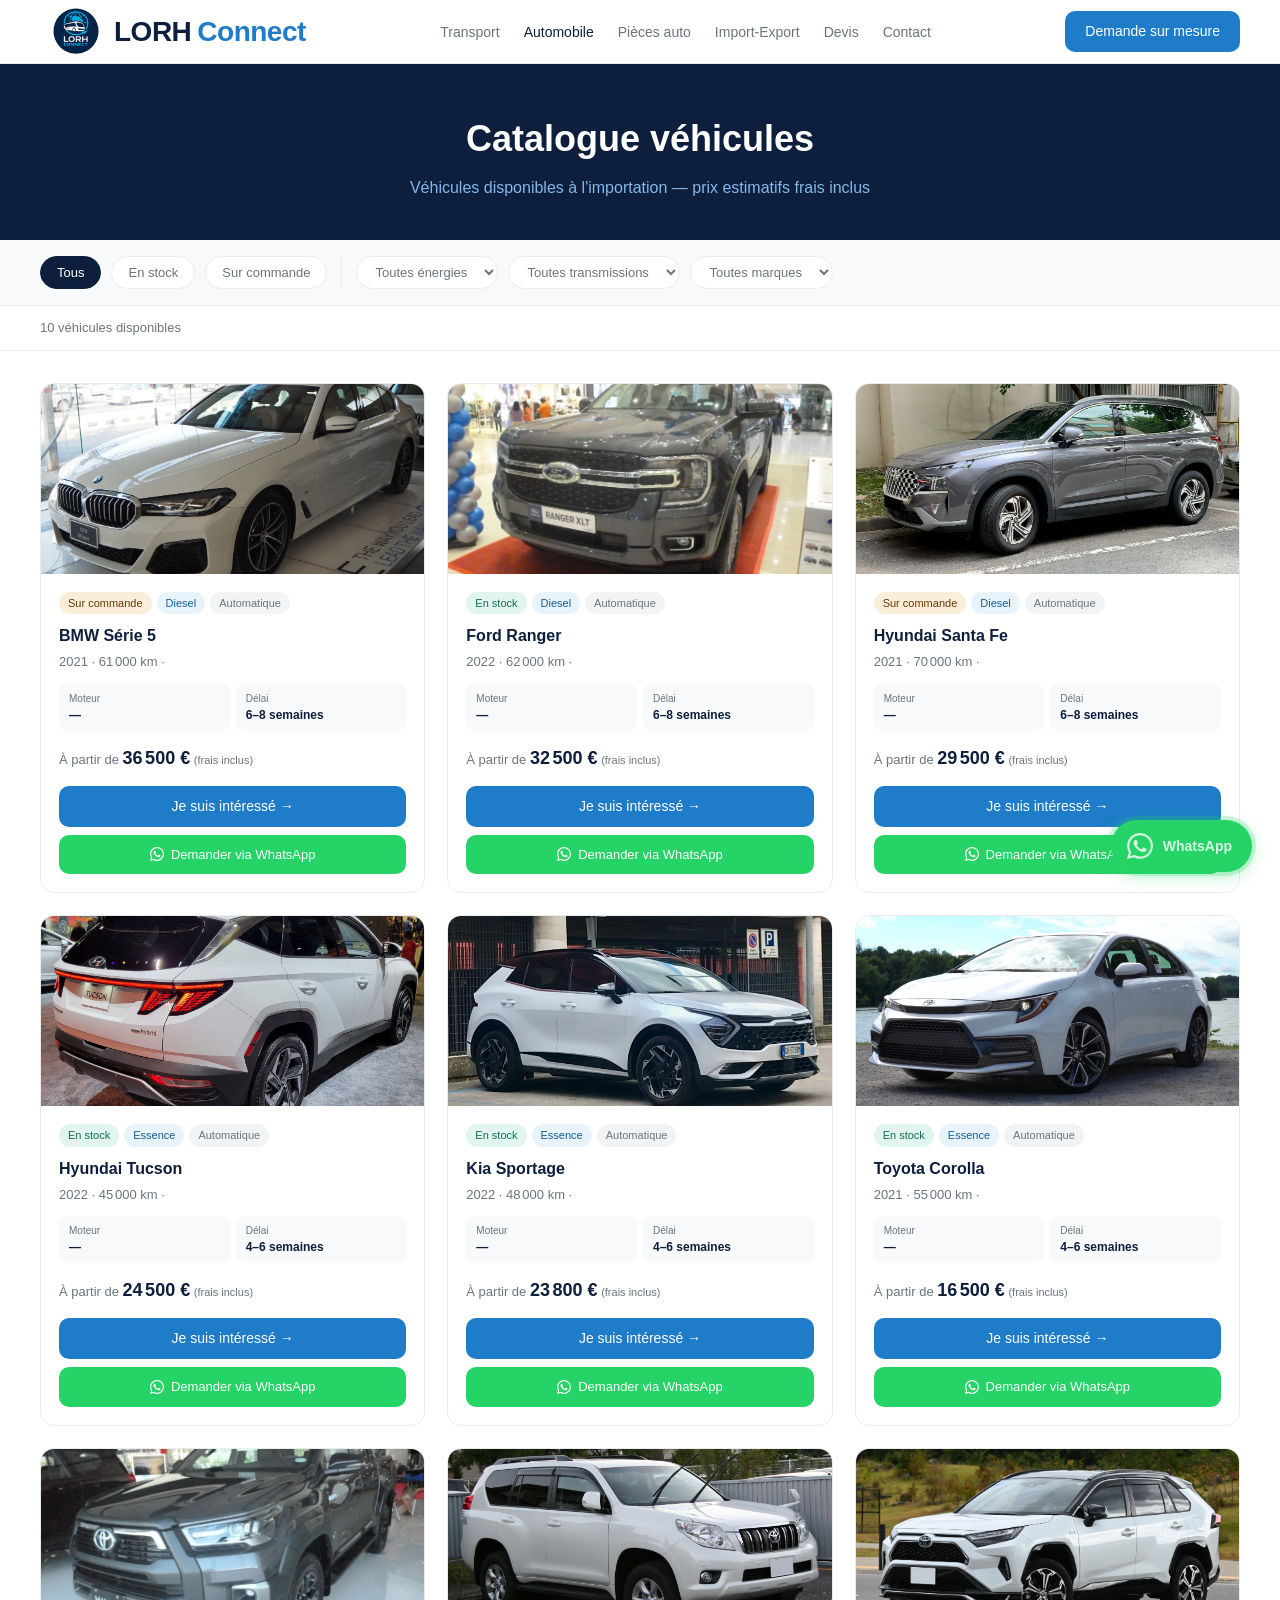
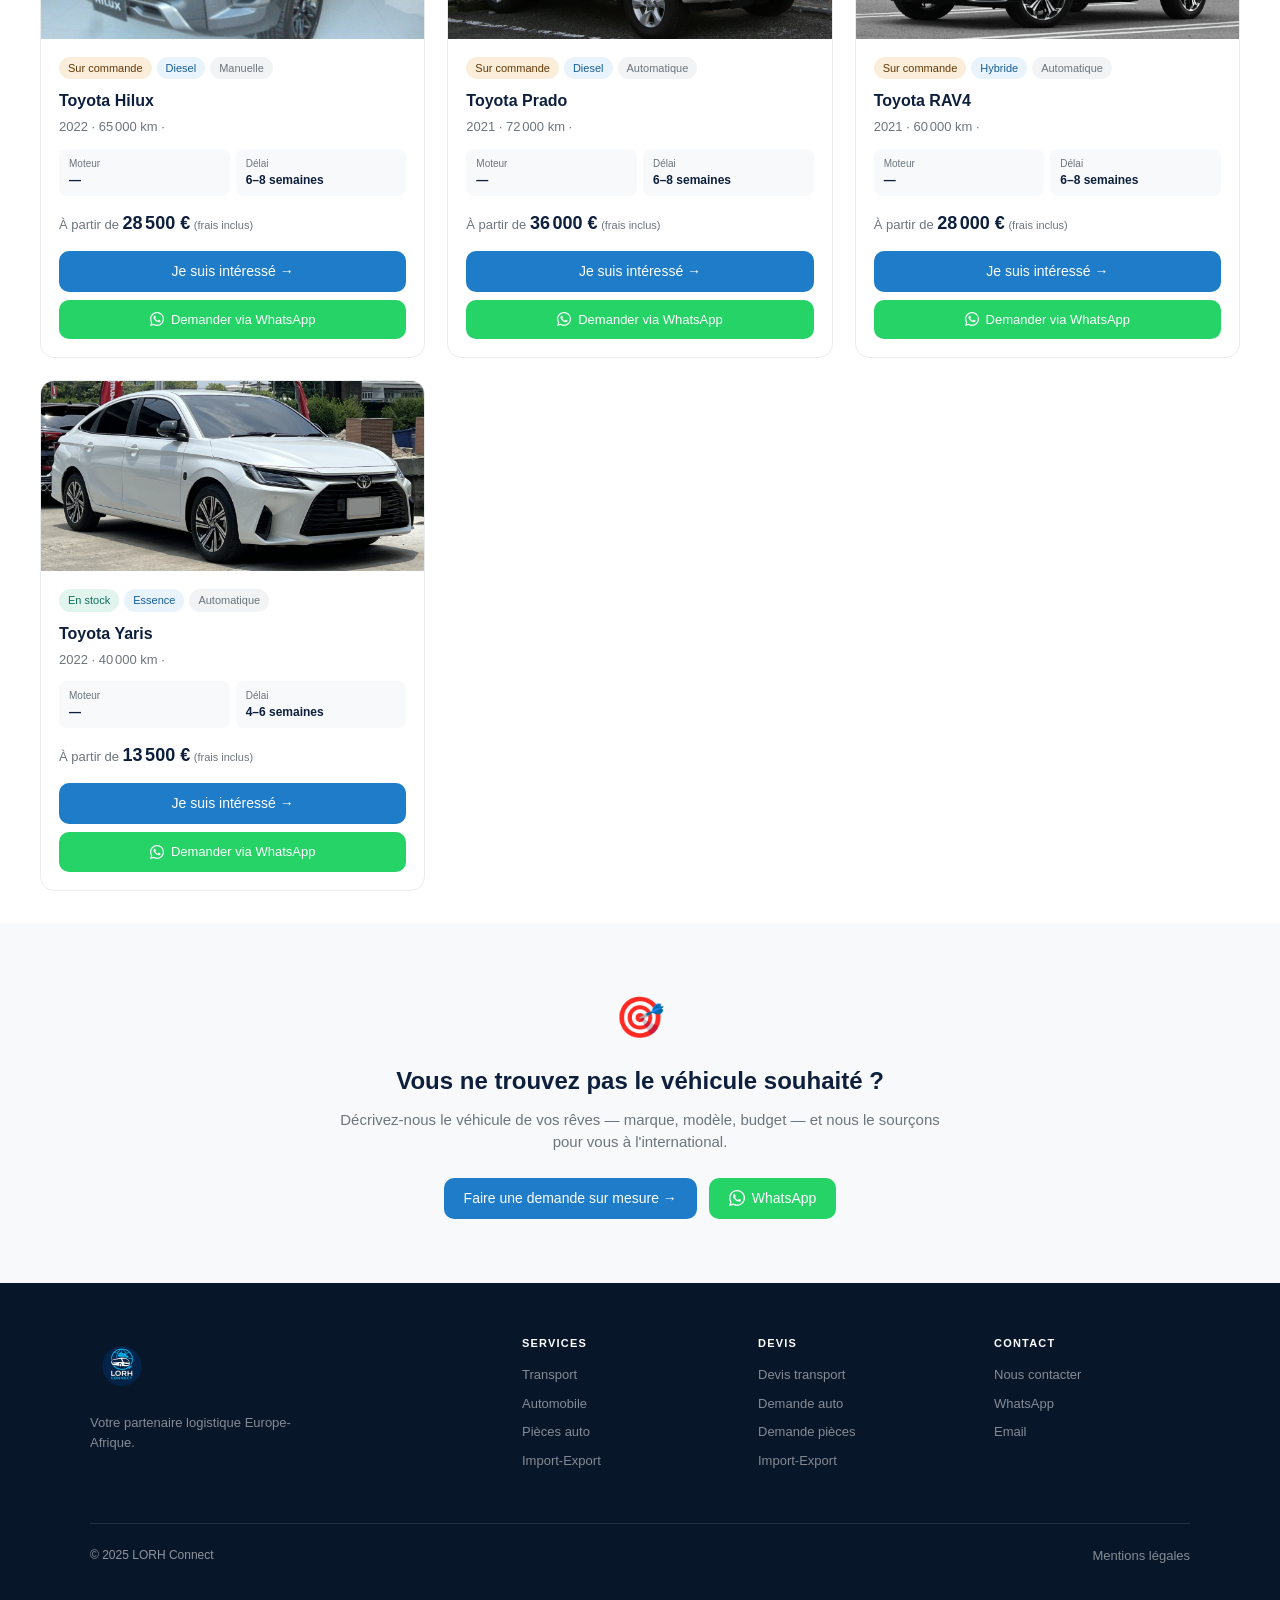
==== commit 245c19c4: "Add files via upload" ====
--- a/pages/automobile.html
+++ b/pages/automobile.html
@@ -12,25 +12,25 @@
   <header class="lorh-nav">
     <a href="/" class="lorh-nav__logo"><img src="../images/logo.jpeg" alt="LORH Connect" class="lorh-nav__logo-img"><span class="lorh-nav__logo-text">LORH<span>Connect</span></span></a>
     <nav><ul class="lorh-nav__links">
-      <li><a href="/pages/transport.html">Transport</a></li>
-      <li><a href="/pages/automobile.html" style="color:var(--lorh-navy);font-weight:500">Automobile</a></li>
-      <li><a href="/pages/pieces.html">Pièces auto</a></li>
-      <li><a href="/pages/import-export.html">Import-Export</a></li>
-      <li><a href="/pages/devis.html">Devis</a></li>
-      <li><a href="/pages/contact.html">Contact</a></li>
+      <li><a href="/pages/transport">Transport</a></li>
+      <li><a href="/pages/automobile" style="color:var(--lorh-navy);font-weight:500">Automobile</a></li>
+      <li><a href="/pages/pieces">Pièces auto</a></li>
+      <li><a href="/pages/import-export">Import-Export</a></li>
+      <li><a href="/pages/devis">Devis</a></li>
+      <li><a href="/pages/contact">Contact</a></li>
     </ul></nav>
     <div class="lorh-nav__cta">
-      <a href="/pages/devis.html?service=automobile" class="lorh-btn lorh-btn--blue">Demande sur mesure</a>
+      <a href="/pages/devis?service=automobile" class="lorh-btn lorh-btn--blue">Demande sur mesure</a>
     </div>
     <button class="lorh-burger" aria-label="Menu" onclick="toggleMenu()"><span></span><span></span><span></span></button>
   </header>
   <div class="lorh-mobile-menu" id="mobile-menu">
-    <a href="/pages/transport.html">🚛 Transport</a>
-    <a href="/pages/automobile.html">🚗 Automobile</a>
-    <a href="/pages/pieces.html">🔧 Pièces auto</a>
-    <a href="/pages/import-export.html">🌍 Import-Export</a>
-    <a href="/pages/devis.html">📋 Devis</a>
-    <a href="/pages/contact.html">✉️ Contact</a>
+    <a href="/pages/transport">🚛 Transport</a>
+    <a href="/pages/automobile">🚗 Automobile</a>
+    <a href="/pages/pieces">🔧 Pièces auto</a>
+    <a href="/pages/import-export">🌍 Import-Export</a>
+    <a href="/pages/devis">📋 Devis</a>
+    <a href="/pages/contact">✉️ Contact</a>
   </div>
 
   <main>
@@ -96,7 +96,7 @@
           Décrivez-nous le véhicule de vos rêves — marque, modèle, budget — et nous le sourçons pour vous à l'international.
         </p>
         <div style="display:flex;gap:12px;justify-content:center;flex-wrap:wrap">
-          <a href="/pages/devis.html?service=automobile" class="lorh-btn lorh-btn--blue">Faire une demande sur mesure →</a>
+          <a href="/pages/devis?service=automobile" class="lorh-btn lorh-btn--blue">Faire une demande sur mesure →</a>
           <a href="https://wa.me/2250708908162?text=Bonjour+LORH+Connect%2C+je+cherche+un+v%C3%A9hicule+%C3%A0+importer." target="_blank" class="lorh-btn lorh-btn--wa">
             <svg width="16" height="16" viewBox="0 0 24 24" fill="currentColor"><path d="M17.472 14.382c-.297-.149-1.758-.867-2.03-.967-.273-.099-.471-.148-.67.15-.197.297-.767.966-.94 1.164-.173.199-.347.223-.644.075-.297-.15-1.255-.463-2.39-1.475-.883-.788-1.48-1.761-1.653-2.059-.173-.297-.018-.458.13-.606.134-.133.298-.347.446-.52.149-.174.198-.298.298-.497.099-.198.05-.371-.025-.52-.075-.149-.669-1.612-.916-2.207-.242-.579-.487-.5-.669-.51-.173-.008-.371-.01-.57-.01-.198 0-.52.074-.792.372-.272.297-1.04 1.016-1.04 2.479 0 1.462 1.065 2.875 1.213 3.074.149.198 2.096 3.2 5.077 4.487.709.306 1.262.489 1.694.625.712.227 1.36.195 1.871.118.571-.085 1.758-.719 2.006-1.413.248-.694.248-1.289.173-1.413-.074-.124-.272-.198-.57-.347m-5.421 7.403h-.004a9.87 9.87 0 01-5.031-1.378l-.361-.214-3.741.982.998-3.648-.235-.374a9.86 9.86 0 01-1.51-5.26c.001-5.45 4.436-9.884 9.888-9.884 2.64 0 5.122 1.03 6.988 2.898a9.825 9.825 0 012.893 6.994c-.003 5.45-4.437 9.884-9.885 9.884m8.413-18.297A11.815 11.815 0 0012.05 0C5.495 0 .16 5.335.157 11.892c0 2.096.547 4.142 1.588 5.945L.057 24l6.305-1.654a11.882 11.882 0 005.683 1.448h.005c6.554 0 11.89-5.335 11.893-11.893a11.821 11.821 0 00-3.48-8.413z"/></svg>
             WhatsApp
@@ -116,21 +116,21 @@
       </div>
       <div>
         <div class="lorh-footer__col-title">Services</div>
-        <a href="/pages/transport.html" class="lorh-footer__link">Transport</a>
-        <a href="/pages/automobile.html" class="lorh-footer__link">Automobile</a>
-        <a href="/pages/pieces.html" class="lorh-footer__link">Pièces auto</a>
-        <a href="/pages/import-export.html" class="lorh-footer__link">Import-Export</a>
+        <a href="/pages/transport" class="lorh-footer__link">Transport</a>
+        <a href="/pages/automobile" class="lorh-footer__link">Automobile</a>
+        <a href="/pages/pieces" class="lorh-footer__link">Pièces auto</a>
+        <a href="/pages/import-export" class="lorh-footer__link">Import-Export</a>
       </div>
       <div>
         <div class="lorh-footer__col-title">Devis</div>
-        <a href="/pages/devis.html?service=transport" class="lorh-footer__link">Devis transport</a>
-        <a href="/pages/devis.html?service=automobile" class="lorh-footer__link">Demande auto</a>
-        <a href="/pages/devis.html?service=pieces" class="lorh-footer__link">Demande pièces</a>
-        <a href="/pages/devis.html?service=import" class="lorh-footer__link">Import-Export</a>
+        <a href="/pages/devis?service=transport" class="lorh-footer__link">Devis transport</a>
+        <a href="/pages/devis?service=automobile" class="lorh-footer__link">Demande auto</a>
+        <a href="/pages/devis?service=pieces" class="lorh-footer__link">Demande pièces</a>
+        <a href="/pages/devis?service=import" class="lorh-footer__link">Import-Export</a>
       </div>
       <div>
         <div class="lorh-footer__col-title">Contact</div>
-        <a href="/pages/contact.html" class="lorh-footer__link">Nous contacter</a>
+        <a href="/pages/contact" class="lorh-footer__link">Nous contacter</a>
         <a href="https://wa.me/2250708908162" target="_blank" class="lorh-footer__link">WhatsApp</a>
         <a href="mailto:serviceclient@lorhconnect.com" class="lorh-footer__link">Email</a>
       </div>
@@ -246,11 +246,11 @@
             '</div>' +
             '<div style="font-size:13px;color:var(--lorh-gray-600);margin-bottom:14px">À partir de <strong style="font-size:18px;color:var(--lorh-navy)">' + prix + '</strong> <span style="font-size:11px">(frais inclus)</span></div>' +
             (v.statut !== 'vendu' ?
-              '<a href="/pages/devis.html?service=automobile&vehicule=' + encodeURIComponent(v.titre) + '" class="lorh-btn lorh-btn--blue" style="width:100%;justify-content:center;margin-bottom:8px">Je suis intéressé →</a>' +
+              '<a href="/pages/devis?service=automobile&vehicule=' + encodeURIComponent(v.titre) + '" class="lorh-btn lorh-btn--blue" style="width:100%;justify-content:center;margin-bottom:8px">Je suis intéressé →</a>' +
               '<a href="https://wa.me/2250708908162?text=' + waMsg + '" target="_blank" class="lorh-btn lorh-btn--wa" style="width:100%;justify-content:center;font-size:13px">' +
                 '<svg width="14" height="14" viewBox="0 0 24 24" fill="currentColor"><path d="M17.472 14.382c-.297-.149-1.758-.867-2.03-.967-.273-.099-.471-.148-.67.15-.197.297-.767.966-.94 1.164-.173.199-.347.223-.644.075-.297-.15-1.255-.463-2.39-1.475-.883-.788-1.48-1.761-1.653-2.059-.173-.297-.018-.458.13-.606.134-.133.298-.347.446-.52.149-.174.198-.298.298-.497.099-.198.05-.371-.025-.52-.075-.149-.669-1.612-.916-2.207-.242-.579-.487-.5-.669-.51-.173-.008-.371-.01-.57-.01-.198 0-.52.074-.792.372-.272.297-1.04 1.016-1.04 2.479 0 1.462 1.065 2.875 1.213 3.074.149.198 2.096 3.2 5.077 4.487.709.306 1.262.489 1.694.625.712.227 1.36.195 1.871.118.571-.085 1.758-.719 2.006-1.413.248-.694.248-1.289.173-1.413-.074-.124-.272-.198-.57-.347m-5.421 7.403h-.004a9.87 9.87 0 01-5.031-1.378l-.361-.214-3.741.982.998-3.648-.235-.374a9.86 9.86 0 01-1.51-5.26c.001-5.45 4.436-9.884 9.888-9.884 2.64 0 5.122 1.03 6.988 2.898a9.825 9.825 0 012.893 6.994c-.003 5.45-4.437 9.884-9.885 9.884m8.413-18.297A11.815 11.815 0 0012.05 0C5.495 0 .16 5.335.157 11.892c0 2.096.547 4.142 1.588 5.945L.057 24l6.305-1.654a11.882 11.882 0 005.683 1.448h.005c6.554 0 11.89-5.335 11.893-11.893a11.821 11.821 0 00-3.48-8.413z"/></svg>' +
                 'Demander via WhatsApp</a>'
-              : '<div style="text-align:center;padding:10px;font-size:13px;color:var(--lorh-gray-600);background:var(--lorh-gray-100);border-radius:8px">Véhicule vendu — <a href="/pages/devis.html?service=automobile" style="color:var(--lorh-blue)">Demande similaire ?</a></div>'
+              : '<div style="text-align:center;padding:10px;font-size:13px;color:var(--lorh-gray-600);background:var(--lorh-gray-100);border-radius:8px">Véhicule vendu — <a href="/pages/devis?service=automobile" style="color:var(--lorh-blue)">Demande similaire ?</a></div>'
             ) +
           '</div>' +
         '</div>';
